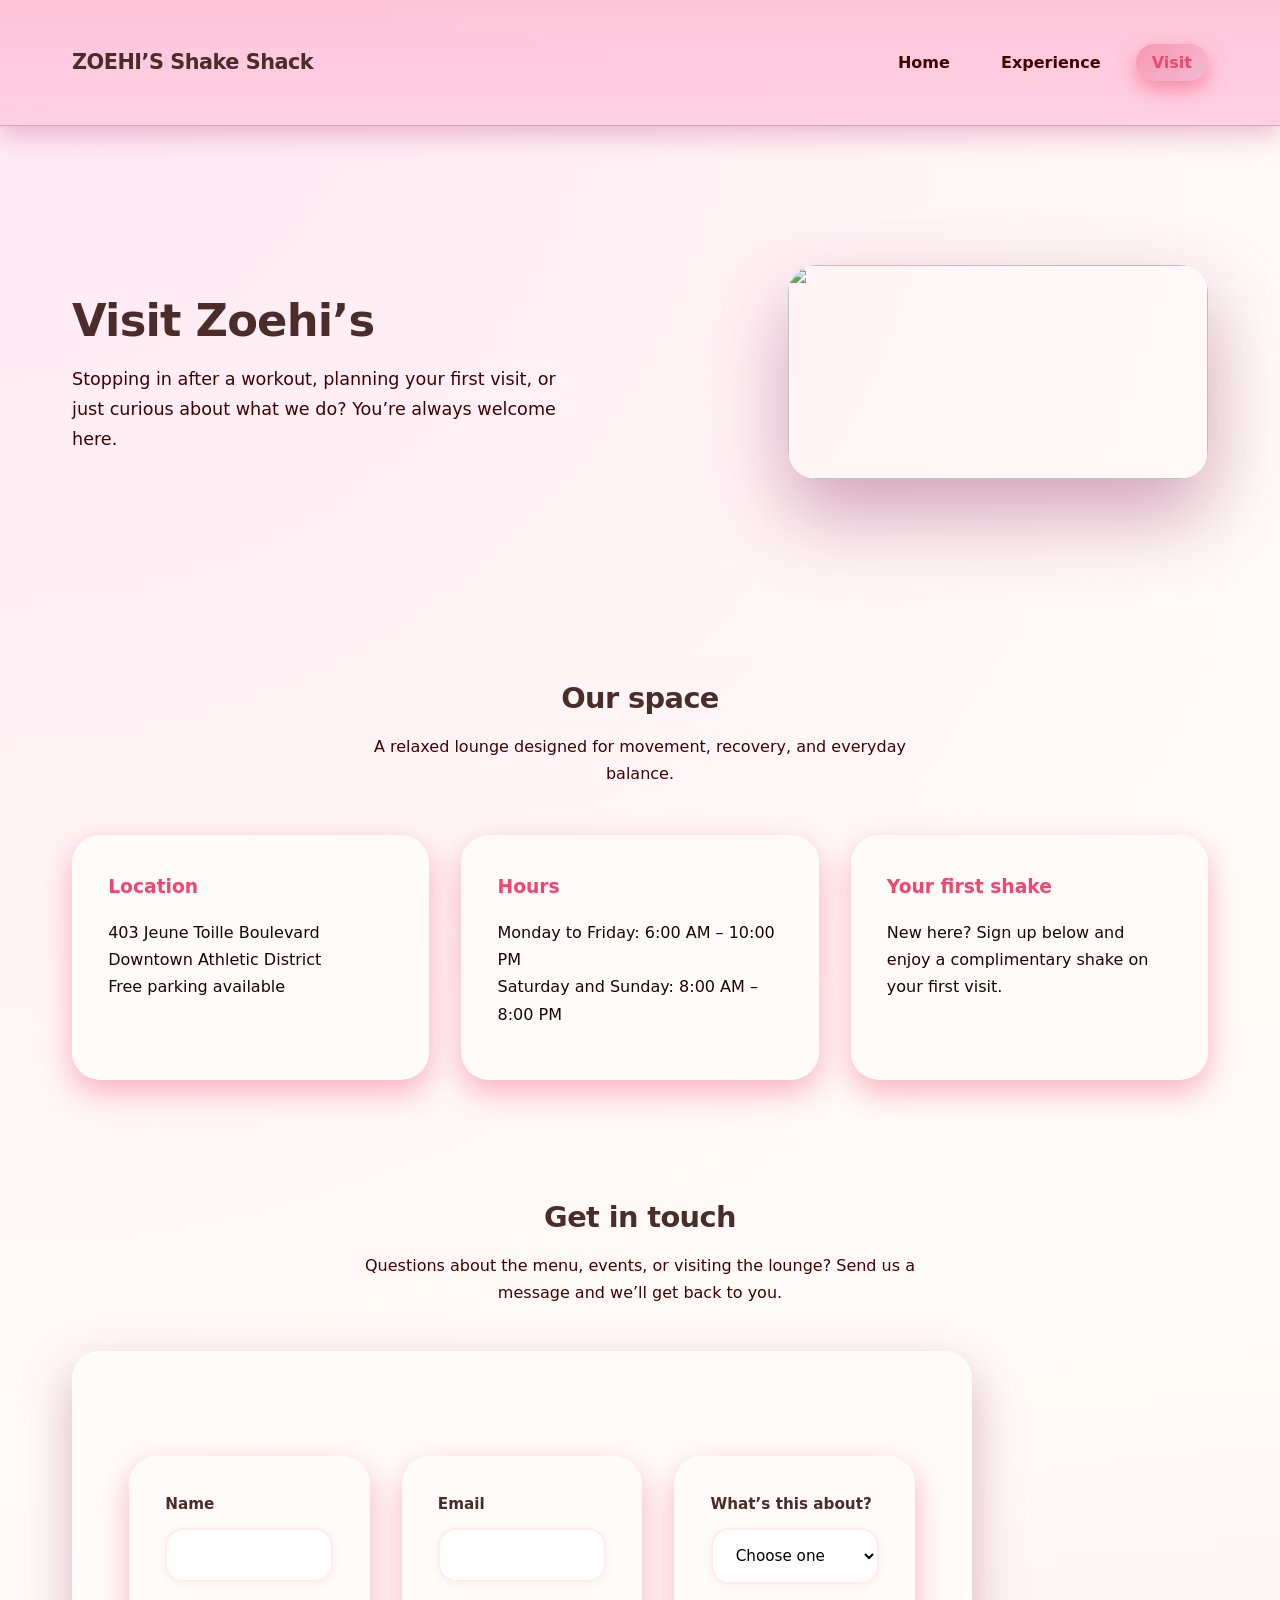
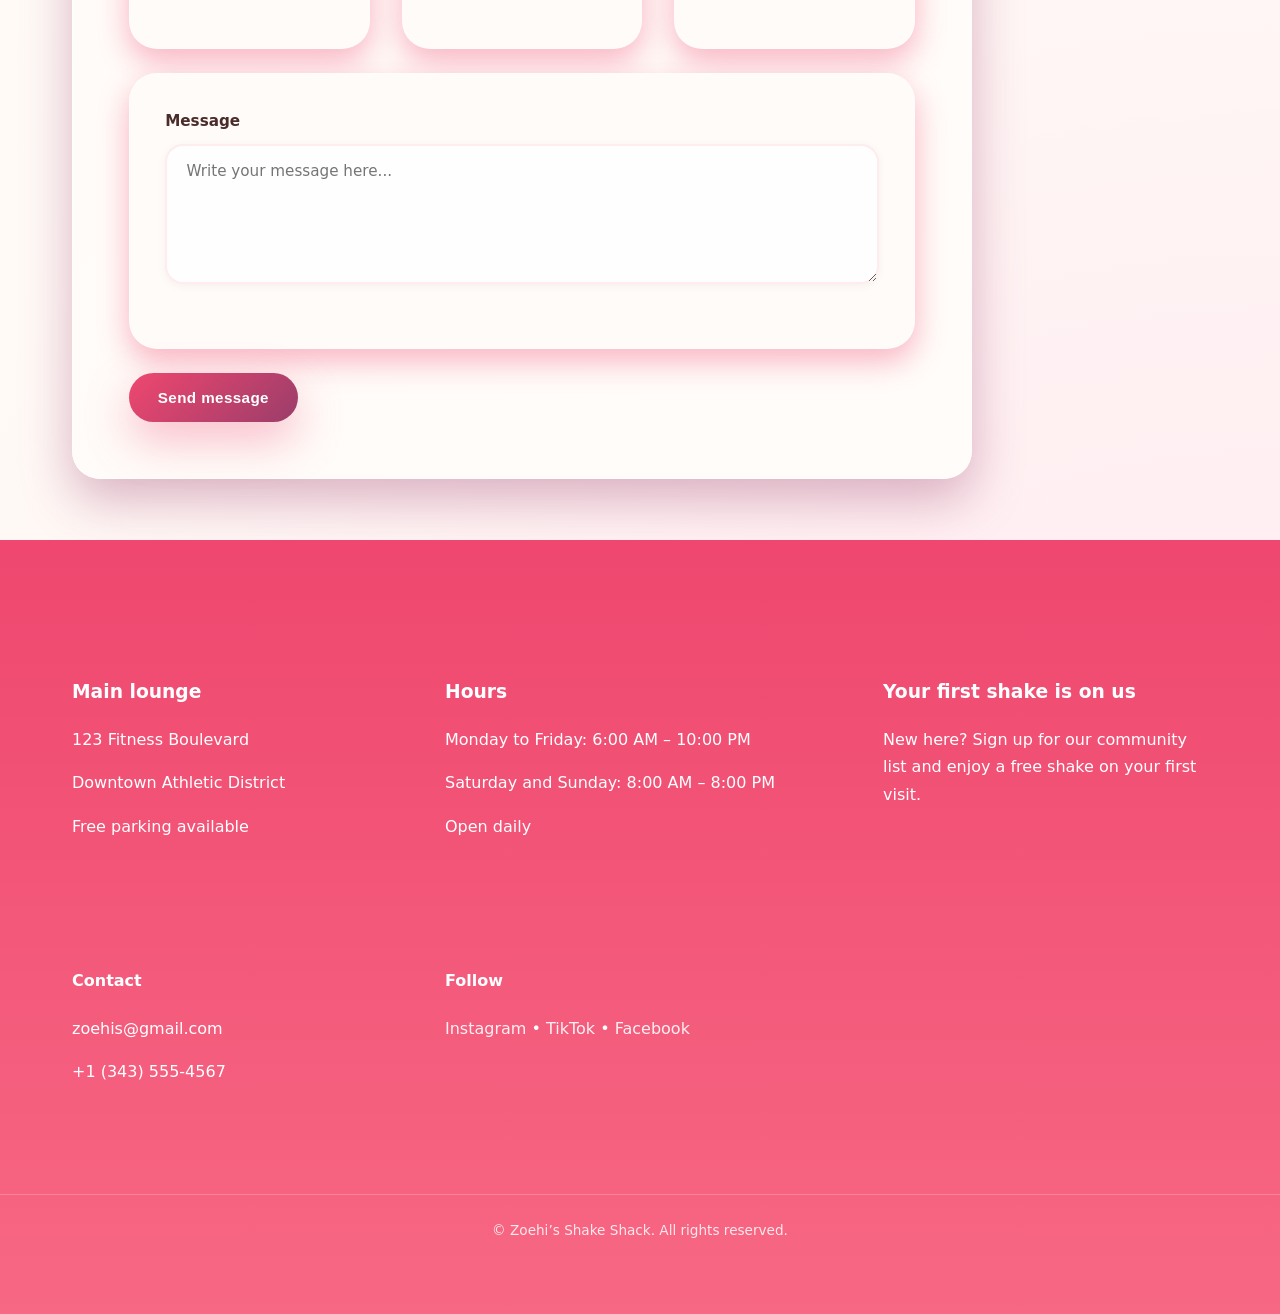
==== contact.html @ cb396964 "Initial website files for Assignment 2" ====
<html lang="en">
<head>
	<meta charset="UTF-8">
	<meta name="viewport" content="width=device-width, initial-scale=1.0">
	<title>Visit ZOEHI’S | Contact & Community</title>
	<link rel="stylesheet" href="styles.css">
</head>
<body>

<header class="site-header">
	<div class="container header-inner">
		<a href="index.html" class="brand" aria-label="ZOEHI’S Shake Shack">
			<span class="brand-name">ZOEHI’S Shake Shack</span>
		</a>

		<nav class="nav" aria-label="Main navigation">
			<ul class="nav-list">
				<li><a href="index.html">Home</a></li>
				<li><a href="experience.html">Experience</a></li>
				<li><a href="contact.html" aria-current="page">Visit</a></li>
			</ul>
		</nav>
	</div>
</header>

<main>

	<section class="hero">
		<div class="container hero-grid">
			<div class="hero-copy">
				<h1>Visit Zoehi’s</h1>
				<p class="lead">
					Stopping in after a workout, planning your first visit,
					or just curious about what we do? You’re always welcome here.
				</p>
			</div>

			<div class="hero-media" aria-hidden="true">
				<img src="https://image2url.com/r2/default/images/1770773271828-101208d2-4e93-473e-8f7f-c5e84c6d0863.jpg"
				     alt="">
			</div>
		</div>
	</section>

	<section class="values container">
		<h2 class="section-title">Our space</h2>
		<p class="section-sub">
			A relaxed lounge designed for movement, recovery, and everyday balance.
		</p>

		<div class="grid highlights">
			<article class="card">
				<h3>Location</h3>
				<p>
					403 Jeune Toille Boulevard<br>
					Downtown Athletic District<br>
					Free parking available
				</p>
			</article>

			<article class="card">
				<h3>Hours</h3>
				<p>
					Monday to Friday: 6:00 AM – 10:00 PM<br>
					Saturday and Sunday: 8:00 AM – 8:00 PM
				</p>
			</article>

			<article class="card">
				<h3>Your first shake</h3>
				<p>
					New here? Sign up below and enjoy a complimentary shake on your first visit.
				</p>
			</article>
		</div>
	</section>

	<!-- CONTACT FORM -->
	<section class="nutrition">
		<div class="container">
			<h2 class="section-title">Get in touch</h2>
			<p class="section-sub">
				Questions about the menu, events, or visiting the lounge?
				Send us a message and we’ll get back to you.
			</p>

			<form class="contact-form" action="#" method="post">
				<div class="nutrition-grid">
					<div class="nutr-card">
						<label for="name">Name</label>
						<input type="text" id="name" name="name" required>
					</div>

					<div class="nutr-card">
						<label for="email">Email</label>
						<input type="email" id="email" name="email" required>
					</div>

					<div class="nutr-card">
						<label for="reason">What’s this about?</label>
						<select id="reason" name="reason">
							<option value="">Choose one</option>
							<option value="visit">Planning a visit</option>
							<option value="events">Community events</option>
							<option value="nutrition">Nutrition questions</option>
							<option value="other">Something else</option>
						</select>
					</div>
				</div>

				<div class="nutr-card" style="margin-top:1.5rem">
					<label for="message">Message</label>
					<textarea id="message" name="message" rows="5"
					          placeholder="Write your message here..."></textarea>
				</div>

				<div style="margin-top:1.5rem">
					<button type="submit" class="btn btn-primary">
						Send message
					</button>
				</div>

			</form>
		</div>
	</section>

</main>

<footer id="contact" class="site-footer">
	<div class="container footer-grid">
		<div>
			<h3>Main lounge</h3>
			<p>123 Fitness Boulevard</p>
			<p>Downtown Athletic District</p>
			<p>Free parking available</p>
		</div>

		<div>
			<h3>Hours</h3>
			<p>Monday to Friday: 6:00 AM – 10:00 PM</p>
			<p>Saturday and Sunday: 8:00 AM – 8:00 PM</p>
			<p>Open daily</p>
		</div>

		<div>
			<h3>Your first shake is on us</h3>
			<p>
				New here? Sign up for our community list and enjoy a free shake on your first visit.
			</p>
		</div>
	</div>

	<div class="container footer-grid">
		<div>
			<h4>Contact</h4>
			<p>zoehis@gmail.com</p>
			<p>+1 (343) 555-4567</p>
		</div>

		<div>
			<h4>Follow</h4>
			<p>
				<a href="#">Instagram</a> • <a href="#">TikTok</a> • <a href="#">Facebook</a>
			</p>
		</div>
	</div>

	<div class="footer-bottom">
		© <span id="year"></span> Zoehi’s Shake Shack. All rights reserved.
	</div>
</footer>
<script>
	// Set the current year in the footer
	document.getElementById('year').textContent = new Date().getFullYear();
---- styles.css ----
:root{
	/* Core palette - Milkshake Theme */
	--cream:#fff9f5;
	--milk:#fffbf8;
	--strawberry:#ef476f;
	--berry:#9b3d6a;
	--chocolate:#4a2c2a;
	--caramel:#d9a441;

	--text-dark:lch(3.24% 11.7 23.36);
	--text-muted:#420000;

	--max-w:1200px;
	--radius-lg:28px;
	--radius-md:18px;
	
	/* Shadow palette for depth & coziness */
	--shadow-sm: 0 4px 12px rgba(255, 70, 113, 0.342);
	--shadow-md: 0 12px 30px #ef476e65;
	--shadow-lg: 0 20px 50px #9b3d6a5e;
	--shadow-xl: 0 35px 80px hsla(331, 44%, 42%, 0.459);
	
	/* Transitions for smooth interactions */
	--transition: all 0.35s cubic-bezier(0.34, 1.56, 0.64, 1);
	--transition-fast: all 0.25s ease;
}

/* ============ RESET ============ */

*{ box-sizing:border-box; }

html,body{
	margin:0;
	padding:0;
	scroll-behavior:smooth;
}

body{
	font-family:'Poppins', system-ui, sans-serif;
	color:var(--text-dark);
	background:
		radial-gradient(circle at top left, #ffe8f3 0%, transparent 45%),
		radial-gradient(circle at bottom right, #ffe3ed 0%, transparent 50%),
		linear-gradient(180deg, #fffcf9 0%, var(--cream) 100%);
	line-height:1.7;
	font-weight:400;
	overflow-x:hidden;
}

/* ============ LAYOUT ============ */

.container{
	max-width:var(--max-w);
	margin:0 auto;
	padding:2.8rem 2rem;
}

/* ============ HEADER ============ */

.site-header{
	position:sticky;
	top:0;
	background:linear-gradient(180deg, rgba(255,195,215, 0.95), rgba(255,205,225, 0.92));
	backdrop-filter:blur(15px);
	border-bottom:1px solid #ef476e60;
	z-index:10;
	box-shadow:0 8px 25px hwb(331 30% 22% / 0.377);
}

.header-inner{
	display:flex;
	justify-content:space-between;
	align-items:center;
}

.brand{
	text-decoration:none;
	color:var(--chocolate);
	font-weight:800;
	letter-spacing:-.5px;
	font-size:1.3rem;
	transition:var(--transition-fast);
}

.brand:hover{
	color:var(--strawberry);
	transform:scale(1.05);
}

.nav-list{
	list-style:none;
	display:flex;
	gap:1.2rem;
	margin:0;
	padding:0;
}

.nav-list a{
	text-decoration:none;
	color:var(--text-muted);
	padding:.55rem 1rem;
	border-radius:999px;
	font-weight:600;
	transition:var(--transition-fast);
	position:relative;
}

.nav-list a:hover,
.nav-list a[aria-current="page"]{
	background:linear-gradient(135deg, hsla(346, 84%, 61%, 0.39), rgba(155,61,106,.12));
	color:var(--strawberry);
	transform:translateY(-2px);
	box-shadow:0 8px 20px #ef476e85;
}

/* ============ HERO ============ */

.hero{
	padding:5.5rem 0;
	background:
		radial-gradient(circle at top right 40%, #ffe8f2, transparent 45%),
		radial-gradient(circle at bottom left, #fff0f6, transparent 50%);
}

.hero-grid{
	display:grid;
	grid-template-columns:1fr 1.1fr;
	gap:2rem;
	align-items:center;
	animation:fadeIn 0.8s ease-out;
}

@keyframes fadeIn{
	from{
		opacity:0;
	}
	to{
		opacity:1;
	}
}

.hero-copy h1{
	font-size:2.8rem;
	line-height:1.12;
	margin-bottom:1.2rem;
	color:var(--chocolate);
	font-weight:800;
	letter-spacing:-.8px;
	transition:var(--transition-fast);
	animation:slideInLeft 0.7s ease-out;
}

@keyframes slideInLeft{
	from{
		opacity:0;
		transform:translateX(-30px);
	}
	to{
		opacity:1;
		transform:translateX(0);
	}
}

.lead{
	font-size:1.1rem;
	color:var(--text-muted);
	max-width:520px;
	font-weight:500;
	transition:var(--transition-fast);
	animation:slideInLeft 0.7s ease-out 0.15s both;
}

.hero-media{
	border-radius:var(--radius-lg);
	overflow:hidden;
	box-shadow:var(--shadow-xl);
	transition:var(--transition);
	grid-column:2;
	justify-self:end;
	max-width:420px;
	width: 100%;
	transform:translateY(6px);
	animation:slideInRight 0.8s ease-out;
}
.hero-media img{
	width:100%;
	height:auto;
	display:block;
	object-fit:cover;
}

@keyframes slideInRight{
	from{
		opacity:0;
		transform:translateX(30px);
	}
	to{
		opacity:1;
		transform:translateX(0);
	}
}

.hero-media:hover{
	transform:scale(1.02);
	box-shadow:0 40px 100px #9b3d6a52;
}

/* ============ BUTTONS ============ */

.btn{
	display:inline-block;
	padding:1rem 1.8rem;
	border-radius:999px;
	font-weight:700;
	text-decoration:none;
	transition:all 0.4s cubic-bezier(0.34, 1.56, 0.64, 1);
	cursor:pointer;
	border:none;
	font-size:.95rem;
	letter-spacing:.4px;
	position:relative;
}

.btn-primary{
	background:linear-gradient(135deg, var(--strawberry) 0%, var(--berry) 100%);
	color:#fff;
	box-shadow:0 18px 45px rgba(239,71,111,.35);
	position:relative;
	overflow:hidden;
}

.btn-primary::before{
	content:'';
	position:absolute;
	top:50%;
	left:50%;
	width:0;
	height:0;
	border-radius:50%;
	background:#50010191;
	transform:translate(-50%, -50%);
	transition:width 0.6s, height 0.6s;
}

.btn-primary:hover::before{
	width:300px;
	height:300px;
}

.btn-primary:hover{
	transform:translateY(-3px);
	box-shadow:0 25px 60px rgba(239,71,111,.4);
}

.btn-ghost{
	background:linear-gradient(135deg, var(--strawberry) 0%, var(--berry) 100%);
	color:#fff;
	box-shadow:0 18px 45px rgba(239,71,111,.35);
	position:relative;
	overflow:hidden;
}

.btn-ghost::before{
	content:'';
	position:absolute;
	top:50%;
	left:50%;
	width:0;
	height:0;
	border-radius:50%;
	background:#50010191;
	transform:translate(-50%, -50%);
	transition:width 0.6s, height 0.6s;
}

.btn-ghost:hover::before{
	width:300px;
	height:300px;
}

.btn-ghost:hover{
	transform:translateY(-3px);
	box-shadow:0 25px 60px rgba(239,71,111,.4);
}

/* ============ SECTIONS ============ */

.section-title{
	font-size:1.8rem;
	color:var(--chocolate);
	margin-bottom:.6rem;
	font-weight:800;
	letter-spacing:-.6px;

	text-align:center;

	transition:var(--transition-fast);
	animation:slideInDown 0.6s ease-out;
}

.section-sub{
	color:var(--text-muted);
	max-width:600px;

	margin:0 auto 2.5rem;
	text-align:center;

	transition:var(--transition-fast);
	animation:fadeInUp 0.8s ease-out 0.2s both;
}


/* ============ CARDS ============ */

.highlights,
.nutrition-grid,
.community-grid,
.testimonials-grid,
.experience-grid{
	margin-top:3rem;
	display:grid;
	grid-template-columns:repeat(3,1fr);
	gap:2rem;
}

.card,
.nutr-card,
.testimonial,
.experience-card{
	background:var(--milk);
	border-radius:var(--radius-lg);
	padding:2.2rem;
	box-shadow:var(--shadow-md);
	transition:var(--transition);
	position:relative;
	overflow:hidden;
	border:1px solid rgba(255,255,255,.6);
	animation:fadeInUp 0.8s ease-out;
}

.card:hover,
.nutr-card:hover,
.testimonial:hover,
.experience-card:hover{
	transform:translateY(-8px);
	box-shadow:var(--shadow-lg);
}

.card h3,
.experience-card h3{
	color:var(--strawberry);
	margin-top:0;
	margin-bottom:.8rem;
	font-weight:700;
	transition:var(--transition-fast);
}

.card:hover h3,
.experience-card:hover h3{
	color:var(--berry);
	transform:translateX(4px);
}

/* ============ COMMUNITY ============ */

.comm-card{
	background:var(--milk);
	border-radius:var(--radius-lg);
	overflow:hidden;
	padding:0;
	box-shadow:var(--shadow-md);
	transition:var(--transition);
	border:1px solid rgba(255,255,255,.6);
	animation:fadeInUp 0.8s ease-out;
}

.comm-card:hover{
	transform:translateY(-8px);
	box-shadow:var(--shadow-lg);
}

.comm-card img{
	width:100%;
	height:200px;
	object-fit:cover;
	transition:var(--transition-fast);
}

.comm-card:hover img{
	transform:scale(1.05);
}

.comm-card h4{
	margin:1.3rem 1.6rem .5rem;
	color:var(--chocolate);
	font-weight:700;
}

.comm-card p{
	margin:0 1.6rem 1.8rem;
	color:var(--text-muted);
	font-weight:500;
}

/* ============ TESTIMONIALS ============ */

.testimonials{
	padding:4rem 0;
	background:
		radial-gradient(circle at top right, #ffe3ed, transparent 50%),
		radial-gradient(circle at bottom left, #fff0f6, transparent 50%);
}

.testimonial{
	background:linear-gradient(135deg, #fff 0%, #fffcf9 100%);
	border:none;
}

.testimonial blockquote{
	margin:0 0 1rem;
	font-weight:600;
	font-style:italic;
	color:var(--chocolate);
	transition:var(--transition-fast);
}

.testimonial:hover blockquote{
	color:var(--strawberry);
}

.testimonial cite{
	display:inline-block;
	transition:var(--transition-fast);
}

.testimonial:hover cite{
	transform:translateX(3px);
}

.testimonial cite{
	font-size:.85rem;
	color:var(--strawberry);
	font-weight:700;
	font-style:normal;
	transition:var(--transition-fast);
}

/* ============ CONTACT FORM ============ */

.contact-form{
	background:linear-gradient(135deg, var(--milk) 0%, #fffcf9 100%);
	border-radius:var(--radius-lg);
	padding:3.5rem;
	box-shadow:var(--shadow-lg);
	max-width:900px;
	margin-top:2.8rem;
	align-self: center;
	align-items: center;
	border:1px solid rgba(255,255,255,.7);
}

.contact-form label{
	font-weight:700;
	color:var(--chocolate);
	margin-bottom:.6rem;
	display:block;
	font-size:.95rem;
	transition:var(--transition-fast);
}

.contact-form input:focus ~ label,
.contact-form textarea:focus ~ label{
	color:var(--strawberry);
}

.contact-form input,
.contact-form select,
.contact-form textarea{
	width:100%;
	padding:1rem 1.2rem;
	border-radius:var(--radius-md);
	border:2px solid rgba(239,71,111,.1);
	font-family:inherit;
	font-size:.95rem;
	background:rgba(255,255,255,.8);
	transition:all 0.4s cubic-bezier(0.4, 0, 0.2, 1);
	margin-bottom:1.8rem;
	box-shadow:0 2px 8px rgba(74,44,42,.05);
}

.contact-form input:hover,
.contact-form select:hover,
.contact-form textarea:hover{
	border-color:rgba(239,71,111,.2);
	background:#fff;
	box-shadow:0 4px 15px rgba(239,71,111,.12);
	transform:translateY(-2px);
}

.contact-form input:focus,
.contact-form select:focus,
.contact-form textarea:focus{
	outline:none;
	border-color:var(--strawberry);
	box-shadow:0 0 0 4px rgba(239,71,111,.2), 0 8px 20px rgba(239,71,111,.15);
	background:#fff;
	transform:translateY(-3px);
}

.contact-form textarea{
	resize:vertical;
	min-height:140px;
}

/* ============ EXPERIENCE HIGHLIGHT ============ */

.experience-highlight{
	margin-top:4.5rem;
	background:linear-gradient(135deg, var(--strawberry) 0%, var(--berry) 100%);
	color:#fff;
	border-radius:var(--radius-lg);
	padding:4rem;
	box-shadow:var(--shadow-xl);
	position:relative;
	overflow:hidden;
	transition:var(--transition);
	animation:slideInUp 0.8s ease-out;
}

.experience-highlight:hover{
	transform:translateY(-5px);
	box-shadow:0 45px 100px rgba(155,61,106,.3);
}

@keyframes slideInUp{
	from{
		opacity:0;
		transform:translateY(50px);
	}
	to{
		opacity:1;
		transform:translateY(0);
	}
}

.experience-highlight::before{
	content:'';
	position:absolute;
	top:-50%;
	right:-50%;
	width:300px;
	height:300px;
	background:rgba(255,255,255,.1);
	border-radius:50%;
}

.experience-highlight h2{
	margin-top:0;
	font-weight:800;
	font-size:2.2rem;
	transition:var(--transition-fast);
}

.experience-highlight:hover h2{
	transform:translateX(5px);
}

.experience-highlight p{
	opacity:.98;
	font-weight:500;
	font-size:1.05rem;
}

/* ============ FOOTER ============ */

.site-footer{
	background:linear-gradient(180deg, var(--strawberry) 0%, #f76884 100%);
	color:#fff;
	padding:4.5rem 0;
	position:relative;
}

.footer-grid{
	display:grid;
	grid-template-columns: 1fr 1.2fr 1fr;
	gap:3rem;
	align-items:start;
	max-width:var(--max-w);
	margin:0 auto;
}


.footer-brand{
	display:flex;
	align-items:flex-start;
}

.footer-brand img{
	max-width:140px;
}

/* ===== Middle: Location ===== */

.footer-location h4,
.footer-links h4{
	margin-bottom:1rem;
	font-size:1.05rem;
	letter-spacing:.5px;
}

.footer-location p{
	margin:.25rem 0;
	font-size:.95rem;
	opacity:.9;
}

/* ===== Right: Links ===== */

.footer-links ul{
	list-style:none;
	padding:0;
	margin:0;
}

.footer-links li{
	margin-bottom:.6rem;
}

.site-footer a{
	color:#fff;
	text-decoration:none;
	font-weight:500;
	opacity:.9;
	transition:all .2s ease;
}

.site-footer a:hover{
	opacity:1;
	text-decoration:underline;
}


.footer-social{
	display:flex;
	gap:1rem;
	margin-top:1rem;
}

.footer-social a{
	font-size:1.1rem;
}

.footer-bottom{
	margin-top:3rem;
	padding-top:1.5rem;
	border-top:1px solid rgba(255,255,255,.25);
	text-align:center;
	font-size:.85rem;
	opacity:.85;
}

/* ===== Responsive ===== */

@media (max-width:900px){
	.footer-grid{
		grid-template-columns:1fr;
		text-align:center;
	}

	.footer-brand{
		justify-content:center;
	}

	.footer-social{
		justify-content:center;
	}
}


/* ============ RESPONSIVE ============ */

@media (max-width:900px){
	.highlights,
	.nutrition-grid,
	.community-grid,
	.testimonials-grid,
	.experience-grid{
		grid-template-columns:1fr;
	}
    .hero-grid{
		grid-template-columns:1fr;
	}

	.hero-media{
		max-width:320px;
		justify-self:center;
		margin-top:2rem;
	}
	.hero-copy h1{
		font-size:2.2rem;
	}
	
	.section-title{
		font-size:1.5rem;
	}
	
	.contact-form{
		padding:2.5rem;
	}
	
	.container{
		padding:2.5rem 1.5rem;
	}
}
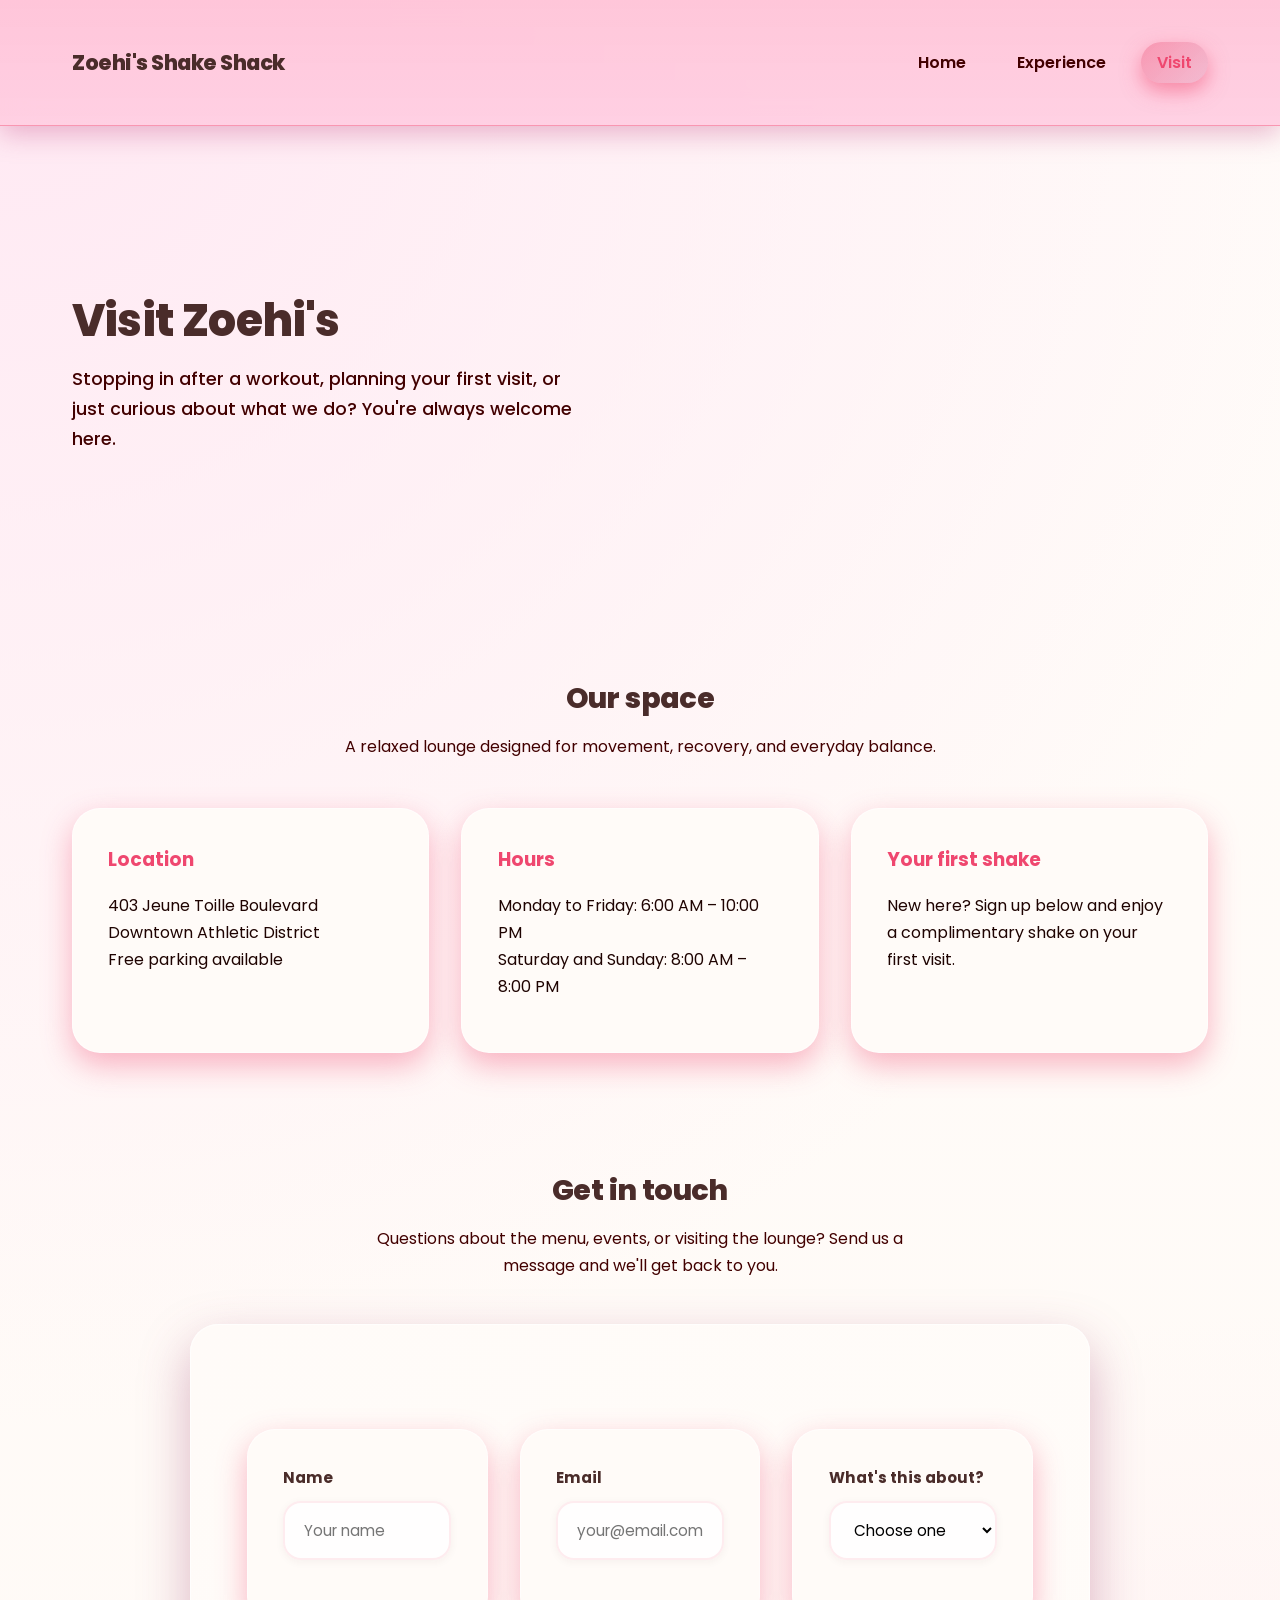
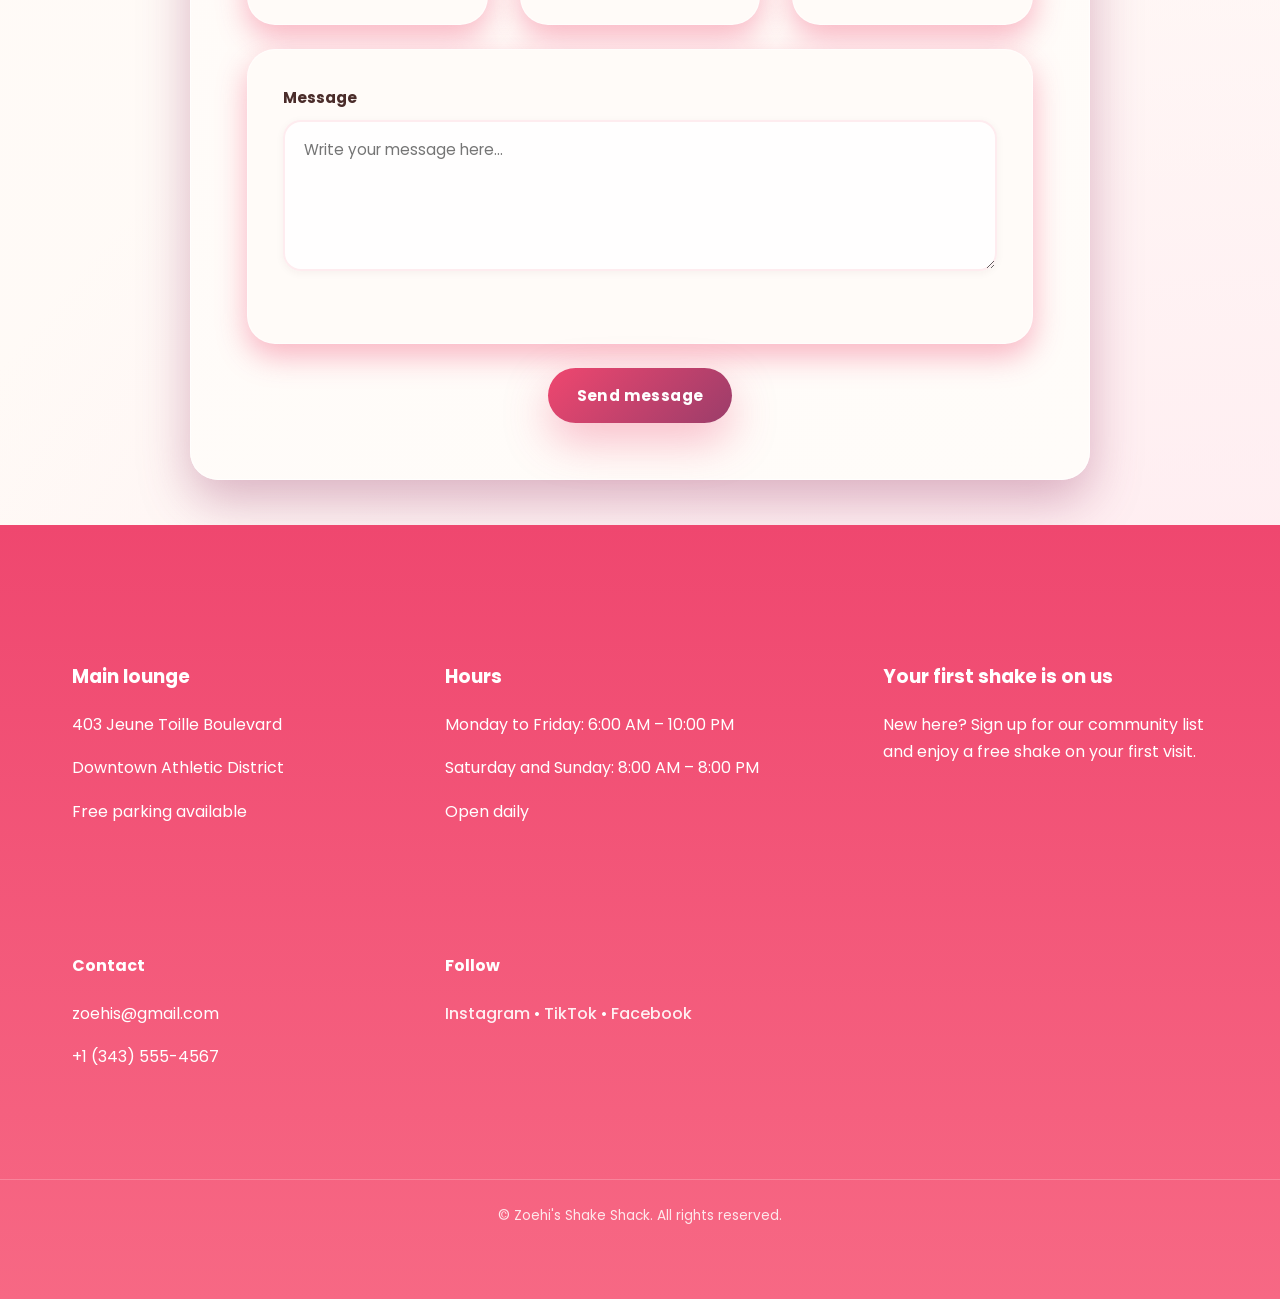
==== commit cfcb5b45: "Updated assignment 3 files" ====
--- a/contact.html
+++ b/contact.html
@@ -1,174 +1,192 @@
-<html lang="en">
-<head>
-	<meta charset="UTF-8">
-	<meta name="viewport" content="width=device-width, initial-scale=1.0">
-	<title>Visit ZOEHI’S | Contact & Community</title>
-	<link rel="stylesheet" href="styles.css">
-</head>
-<body>
-
-<header class="site-header">
-	<div class="container header-inner">
-		<a href="index.html" class="brand" aria-label="ZOEHI’S Shake Shack">
-			<span class="brand-name">ZOEHI’S Shake Shack</span>
-		</a>
-
-		<nav class="nav" aria-label="Main navigation">
-			<ul class="nav-list">
-				<li><a href="index.html">Home</a></li>
-				<li><a href="experience.html">Experience</a></li>
-				<li><a href="contact.html" aria-current="page">Visit</a></li>
-			</ul>
-		</nav>
-	</div>
-</header>
-
-<main>
-
-	<section class="hero">
-		<div class="container hero-grid">
-			<div class="hero-copy">
-				<h1>Visit Zoehi’s</h1>
-				<p class="lead">
-					Stopping in after a workout, planning your first visit,
-					or just curious about what we do? You’re always welcome here.
-				</p>
-			</div>
-
-			<div class="hero-media" aria-hidden="true">
-				<img src="https://image2url.com/r2/default/images/1770773271828-101208d2-4e93-473e-8f7f-c5e84c6d0863.jpg"
-				     alt="">
-			</div>
-		</div>
-	</section>
-
-	<section class="values container">
-		<h2 class="section-title">Our space</h2>
-		<p class="section-sub">
-			A relaxed lounge designed for movement, recovery, and everyday balance.
-		</p>
-
-		<div class="grid highlights">
-			<article class="card">
-				<h3>Location</h3>
-				<p>
-					403 Jeune Toille Boulevard<br>
-					Downtown Athletic District<br>
-					Free parking available
-				</p>
-			</article>
-
-			<article class="card">
-				<h3>Hours</h3>
-				<p>
-					Monday to Friday: 6:00 AM – 10:00 PM<br>
-					Saturday and Sunday: 8:00 AM – 8:00 PM
-				</p>
-			</article>
-
-			<article class="card">
-				<h3>Your first shake</h3>
-				<p>
-					New here? Sign up below and enjoy a complimentary shake on your first visit.
-				</p>
-			</article>
-		</div>
-	</section>
-
-	<!-- CONTACT FORM -->
-	<section class="nutrition">
-		<div class="container">
-			<h2 class="section-title">Get in touch</h2>
-			<p class="section-sub">
-				Questions about the menu, events, or visiting the lounge?
-				Send us a message and we’ll get back to you.
-			</p>
-
-			<form class="contact-form" action="#" method="post">
-				<div class="nutrition-grid">
-					<div class="nutr-card">
-						<label for="name">Name</label>
-						<input type="text" id="name" name="name" required>
-					</div>
-
-					<div class="nutr-card">
-						<label for="email">Email</label>
-						<input type="email" id="email" name="email" required>
-					</div>
-
-					<div class="nutr-card">
-						<label for="reason">What’s this about?</label>
-						<select id="reason" name="reason">
-							<option value="">Choose one</option>
-							<option value="visit">Planning a visit</option>
-							<option value="events">Community events</option>
-							<option value="nutrition">Nutrition questions</option>
-							<option value="other">Something else</option>
-						</select>
-					</div>
-				</div>
-
-				<div class="nutr-card" style="margin-top:1.5rem">
-					<label for="message">Message</label>
-					<textarea id="message" name="message" rows="5"
-					          placeholder="Write your message here..."></textarea>
-				</div>
-
-				<div style="margin-top:1.5rem">
-					<button type="submit" class="btn btn-primary">
-						Send message
-					</button>
-				</div>
-
-			</form>
-		</div>
-	</section>
-
-</main>
-
-<footer id="contact" class="site-footer">
-	<div class="container footer-grid">
-		<div>
-			<h3>Main lounge</h3>
-			<p>123 Fitness Boulevard</p>
-			<p>Downtown Athletic District</p>
-			<p>Free parking available</p>
-		</div>
-
-		<div>
-			<h3>Hours</h3>
-			<p>Monday to Friday: 6:00 AM – 10:00 PM</p>
-			<p>Saturday and Sunday: 8:00 AM – 8:00 PM</p>
-			<p>Open daily</p>
-		</div>
-
-		<div>
-			<h3>Your first shake is on us</h3>
-			<p>
-				New here? Sign up for our community list and enjoy a free shake on your first visit.
-			</p>
-		</div>
-	</div>
-
-	<div class="container footer-grid">
-		<div>
-			<h4>Contact</h4>
-			<p>zoehis@gmail.com</p>
-			<p>+1 (343) 555-4567</p>
-		</div>
-
-		<div>
-			<h4>Follow</h4>
-			<p>
-				<a href="#">Instagram</a> • <a href="#">TikTok</a> • <a href="#">Facebook</a>
-			</p>
-		</div>
-	</div>
-
-	<div class="footer-bottom">
-		© <span id="year"></span> Zoehi’s Shake Shack. All rights reserved.
-	</div>
-</footer>
-<script>
-	// Set the current year in the footer
-	document.getElementById('year').textContent = new Date().getFullYear();+<!doctype html>
+<html lang="en">
+<head>
+	<meta charset="UTF-8">
+	<meta name="viewport" content="width=device-width, initial-scale=1.0">
+	<title>Visit Zoehi's | Contact & Community</title>
+	<link rel="preconnect" href="https://fonts.googleapis.com">
+	<link rel="preconnect" href="https://fonts.gstatic.com" crossorigin>
+	<link href="https://fonts.googleapis.com/css2?family=Poppins:wght@300;400;600;700&display=swap" rel="stylesheet">
+	<link rel="stylesheet" href="styles.css">
+</head>
+<body>
+
+	<header class="site-header">
+		<div class="container header-inner">
+			<a href="index.html" class="brand" aria-label="Zoehi's Shake Shack">
+				<span class="brand-name">Zoehi's Shake Shack</span>
+			</a>
+
+			<!-- Hamburger button is injected here by JS (Feature 1) -->
+
+			<nav class="nav" aria-label="Main navigation">
+				<ul class="nav-list">
+					<li><a href="index.html">Home</a></li>
+					<li><a href="experience.html">Experience</a></li>
+					<li><a href="contact.html" aria-current="page">Visit</a></li>
+				</ul>
+			</nav>
+		</div>
+	</header>
+
+	<main>
+
+		<!-- PAGE HERO -->
+		<section class="hero">
+			<div class="container hero-grid">
+				<div class="hero-copy">
+					<h1>Visit Zoehi's</h1>
+					<p class="lead">
+						Stopping in after a workout, planning your first visit,
+						or just curious about what we do? You're always welcome here.
+					</p>
+				</div>
+
+				<div class="hero-media" aria-hidden="true">
+					<img
+						src="https://image2url.com/r2/default/images/1770773271828-101208d2-4e93-473e-8f7f-c5e84c6d0863.jpg"
+						alt="">
+				</div>
+			</div>
+		</section>
+
+		<!-- LOCATION INFO -->
+		<section class="values container">
+			<h2 class="section-title">Our space</h2>
+			<p class="section-sub">
+				A relaxed lounge designed for movement, recovery, and everyday balance.
+			</p>
+
+			<div class="grid highlights">
+				<article class="card">
+					<h3>Location</h3>
+					<p>
+						403 Jeune Toille Boulevard<br>
+						Downtown Athletic District<br>
+						Free parking available
+					</p>
+				</article>
+
+				<article class="card">
+					<h3>Hours</h3>
+					<p>
+						Monday to Friday: 6:00 AM – 10:00 PM<br>
+						Saturday and Sunday: 8:00 AM – 8:00 PM
+					</p>
+				</article>
+
+				<article class="card">
+					<h3>Your first shake</h3>
+					<p>
+						New here? Sign up below and enjoy a complimentary shake on your first visit.
+					</p>
+				</article>
+			</div>
+		</section>
+
+		<!-- CONTACT FORM — Feature 2 (Form Validation) -->
+		<!-- JS attaches validation listeners to #name, #email, #message -->
+		<section class="nutrition">
+			<div class="container">
+				<h2 class="section-title">Get in touch</h2>
+				<p class="section-sub">
+					Questions about the menu, events, or visiting the lounge?
+					Send us a message and we'll get back to you.
+				</p>
+
+				<form class="contact-form" id="contact-form" action="#" method="post">
+
+					<div class="nutrition-grid">
+						<div class="nutr-card">
+							<label for="name">Name</label>
+							<input type="text" id="name" name="name" placeholder="Your name" required>
+						</div>
+
+						<div class="nutr-card">
+							<label for="email">Email</label>
+							<input type="email" id="email" name="email" placeholder="your@email.com" required>
+						</div>
+
+						<div class="nutr-card">
+							<label for="reason">What's this about?</label>
+							<select id="reason" name="reason">
+								<option value="">Choose one</option>
+								<option value="visit">Planning a visit</option>
+								<option value="events">Community events</option>
+								<option value="nutrition">Nutrition questions</option>
+								<option value="other">Something else</option>
+							</select>
+						</div>
+					</div>
+
+					<!-- No inline style — spacing handled by .form-message-row class in CSS -->
+					<div class="nutr-card form-message-row">
+						<label for="message">Message</label>
+						<textarea id="message" name="message" rows="5"
+							placeholder="Write your message here..."></textarea>
+					</div>
+
+					<!-- No inline style — spacing handled by .form-submit-row class in CSS -->
+					<div class="form-submit-row">
+						<button type="submit" class="btn btn-primary">
+							Send message
+						</button>
+					</div>
+
+				</form>
+			</div>
+		</section>
+
+	</main>
+
+	<!-- Footer id removed here to avoid duplicate id="contact" with section above -->
+	<footer class="site-footer">
+		<div class="container footer-grid">
+			<div>
+				<h3>Main lounge</h3>
+				<p>403 Jeune Toille Boulevard</p>
+				<p>Downtown Athletic District</p>
+				<p>Free parking available</p>
+			</div>
+
+			<div>
+				<h3>Hours</h3>
+				<p>Monday to Friday: 6:00 AM – 10:00 PM</p>
+				<p>Saturday and Sunday: 8:00 AM – 8:00 PM</p>
+				<p>Open daily</p>
+			</div>
+
+			<div>
+				<h3>Your first shake is on us</h3>
+				<p>
+					New here? Sign up for our community list and enjoy a free shake on your first visit.
+				</p>
+			</div>
+		</div>
+
+		<div class="container footer-grid">
+			<div>
+				<h4>Contact</h4>
+				<p>zoehis@gmail.com</p>
+				<p>+1 (343) 555-4567</p>
+			</div>
+
+			<div>
+				<h4>Follow</h4>
+				<p>
+					<a href="#">Instagram</a> • <a href="#">TikTok</a> • <a href="#">Facebook</a>
+				</p>
+			</div>
+		</div>
+
+		<div class="footer-bottom">
+			<!-- Year is set by JS in main.js -->
+			© <span id="year"></span> Zoehi's Shake Shack. All rights reserved.
+		</div>
+	</footer>
+
+	<!-- Single script tag at end of body — year and all features handled in main.js -->
+	<script src="main.js"></script>
+
+</body>
+</html>
--- a/styles.css
+++ b/styles.css
@@ -1,714 +1,959 @@
-:root{
-	/* Core palette - Milkshake Theme */
-	--cream:#fff9f5;
-	--milk:#fffbf8;
-	--strawberry:#ef476f;
-	--berry:#9b3d6a;
-	--chocolate:#4a2c2a;
-	--caramel:#d9a441;
-
-	--text-dark:lch(3.24% 11.7 23.36);
-	--text-muted:#420000;
-
-	--max-w:1200px;
-	--radius-lg:28px;
-	--radius-md:18px;
-	
-	/* Shadow palette for depth & coziness */
-	--shadow-sm: 0 4px 12px rgba(255, 70, 113, 0.342);
-	--shadow-md: 0 12px 30px #ef476e65;
-	--shadow-lg: 0 20px 50px #9b3d6a5e;
-	--shadow-xl: 0 35px 80px hsla(331, 44%, 42%, 0.459);
-	
-	/* Transitions for smooth interactions */
-	--transition: all 0.35s cubic-bezier(0.34, 1.56, 0.64, 1);
-	--transition-fast: all 0.25s ease;
-}
-
-/* ============ RESET ============ */
-
-*{ box-sizing:border-box; }
-
-html,body{
-	margin:0;
-	padding:0;
-	scroll-behavior:smooth;
-}
-
-body{
-	font-family:'Poppins', system-ui, sans-serif;
-	color:var(--text-dark);
-	background:
-		radial-gradient(circle at top left, #ffe8f3 0%, transparent 45%),
-		radial-gradient(circle at bottom right, #ffe3ed 0%, transparent 50%),
-		linear-gradient(180deg, #fffcf9 0%, var(--cream) 100%);
-	line-height:1.7;
-	font-weight:400;
-	overflow-x:hidden;
-}
-
-/* ============ LAYOUT ============ */
-
-.container{
-	max-width:var(--max-w);
-	margin:0 auto;
-	padding:2.8rem 2rem;
-}
-
-/* ============ HEADER ============ */
-
-.site-header{
-	position:sticky;
-	top:0;
-	background:linear-gradient(180deg, rgba(255,195,215, 0.95), rgba(255,205,225, 0.92));
-	backdrop-filter:blur(15px);
-	border-bottom:1px solid #ef476e60;
-	z-index:10;
-	box-shadow:0 8px 25px hwb(331 30% 22% / 0.377);
-}
-
-.header-inner{
-	display:flex;
-	justify-content:space-between;
-	align-items:center;
-}
-
-.brand{
-	text-decoration:none;
-	color:var(--chocolate);
-	font-weight:800;
-	letter-spacing:-.5px;
-	font-size:1.3rem;
-	transition:var(--transition-fast);
-}
-
-.brand:hover{
-	color:var(--strawberry);
-	transform:scale(1.05);
-}
-
-.nav-list{
-	list-style:none;
-	display:flex;
-	gap:1.2rem;
-	margin:0;
-	padding:0;
-}
-
-.nav-list a{
-	text-decoration:none;
-	color:var(--text-muted);
-	padding:.55rem 1rem;
-	border-radius:999px;
-	font-weight:600;
-	transition:var(--transition-fast);
-	position:relative;
-}
-
-.nav-list a:hover,
-.nav-list a[aria-current="page"]{
-	background:linear-gradient(135deg, hsla(346, 84%, 61%, 0.39), rgba(155,61,106,.12));
-	color:var(--strawberry);
-	transform:translateY(-2px);
-	box-shadow:0 8px 20px #ef476e85;
-}
-
-/* ============ HERO ============ */
-
-.hero{
-	padding:5.5rem 0;
-	background:
-		radial-gradient(circle at top right 40%, #ffe8f2, transparent 45%),
-		radial-gradient(circle at bottom left, #fff0f6, transparent 50%);
-}
-
-.hero-grid{
-	display:grid;
-	grid-template-columns:1fr 1.1fr;
-	gap:2rem;
-	align-items:center;
-	animation:fadeIn 0.8s ease-out;
-}
-
-@keyframes fadeIn{
-	from{
-		opacity:0;
-	}
-	to{
-		opacity:1;
-	}
-}
-
-.hero-copy h1{
-	font-size:2.8rem;
-	line-height:1.12;
-	margin-bottom:1.2rem;
-	color:var(--chocolate);
-	font-weight:800;
-	letter-spacing:-.8px;
-	transition:var(--transition-fast);
-	animation:slideInLeft 0.7s ease-out;
-}
-
-@keyframes slideInLeft{
-	from{
-		opacity:0;
-		transform:translateX(-30px);
-	}
-	to{
-		opacity:1;
-		transform:translateX(0);
-	}
-}
-
-.lead{
-	font-size:1.1rem;
-	color:var(--text-muted);
-	max-width:520px;
-	font-weight:500;
-	transition:var(--transition-fast);
-	animation:slideInLeft 0.7s ease-out 0.15s both;
-}
-
-.hero-media{
-	border-radius:var(--radius-lg);
-	overflow:hidden;
-	box-shadow:var(--shadow-xl);
-	transition:var(--transition);
-	grid-column:2;
-	justify-self:end;
-	max-width:420px;
-	width: 100%;
-	transform:translateY(6px);
-	animation:slideInRight 0.8s ease-out;
-}
-.hero-media img{
-	width:100%;
-	height:auto;
-	display:block;
-	object-fit:cover;
-}
-
-@keyframes slideInRight{
-	from{
-		opacity:0;
-		transform:translateX(30px);
-	}
-	to{
-		opacity:1;
-		transform:translateX(0);
-	}
-}
-
-.hero-media:hover{
-	transform:scale(1.02);
-	box-shadow:0 40px 100px #9b3d6a52;
-}
-
-/* ============ BUTTONS ============ */
-
-.btn{
-	display:inline-block;
-	padding:1rem 1.8rem;
-	border-radius:999px;
-	font-weight:700;
-	text-decoration:none;
-	transition:all 0.4s cubic-bezier(0.34, 1.56, 0.64, 1);
-	cursor:pointer;
-	border:none;
-	font-size:.95rem;
-	letter-spacing:.4px;
-	position:relative;
-}
-
-.btn-primary{
-	background:linear-gradient(135deg, var(--strawberry) 0%, var(--berry) 100%);
-	color:#fff;
-	box-shadow:0 18px 45px rgba(239,71,111,.35);
-	position:relative;
-	overflow:hidden;
-}
-
-.btn-primary::before{
-	content:'';
-	position:absolute;
-	top:50%;
-	left:50%;
-	width:0;
-	height:0;
-	border-radius:50%;
-	background:#50010191;
-	transform:translate(-50%, -50%);
-	transition:width 0.6s, height 0.6s;
-}
-
-.btn-primary:hover::before{
-	width:300px;
-	height:300px;
-}
-
-.btn-primary:hover{
-	transform:translateY(-3px);
-	box-shadow:0 25px 60px rgba(239,71,111,.4);
-}
-
-.btn-ghost{
-	background:linear-gradient(135deg, var(--strawberry) 0%, var(--berry) 100%);
-	color:#fff;
-	box-shadow:0 18px 45px rgba(239,71,111,.35);
-	position:relative;
-	overflow:hidden;
-}
-
-.btn-ghost::before{
-	content:'';
-	position:absolute;
-	top:50%;
-	left:50%;
-	width:0;
-	height:0;
-	border-radius:50%;
-	background:#50010191;
-	transform:translate(-50%, -50%);
-	transition:width 0.6s, height 0.6s;
-}
-
-.btn-ghost:hover::before{
-	width:300px;
-	height:300px;
-}
-
-.btn-ghost:hover{
-	transform:translateY(-3px);
-	box-shadow:0 25px 60px rgba(239,71,111,.4);
-}
-
-/* ============ SECTIONS ============ */
-
-.section-title{
-	font-size:1.8rem;
-	color:var(--chocolate);
-	margin-bottom:.6rem;
-	font-weight:800;
-	letter-spacing:-.6px;
-
-	text-align:center;
-
-	transition:var(--transition-fast);
-	animation:slideInDown 0.6s ease-out;
-}
-
-.section-sub{
-	color:var(--text-muted);
-	max-width:600px;
-
-	margin:0 auto 2.5rem;
-	text-align:center;
-
-	transition:var(--transition-fast);
-	animation:fadeInUp 0.8s ease-out 0.2s both;
-}
-
-
-/* ============ CARDS ============ */
-
-.highlights,
-.nutrition-grid,
-.community-grid,
-.testimonials-grid,
-.experience-grid{
-	margin-top:3rem;
-	display:grid;
-	grid-template-columns:repeat(3,1fr);
-	gap:2rem;
-}
-
-.card,
-.nutr-card,
-.testimonial,
-.experience-card{
-	background:var(--milk);
-	border-radius:var(--radius-lg);
-	padding:2.2rem;
-	box-shadow:var(--shadow-md);
-	transition:var(--transition);
-	position:relative;
-	overflow:hidden;
-	border:1px solid rgba(255,255,255,.6);
-	animation:fadeInUp 0.8s ease-out;
-}
-
-.card:hover,
-.nutr-card:hover,
-.testimonial:hover,
-.experience-card:hover{
-	transform:translateY(-8px);
-	box-shadow:var(--shadow-lg);
-}
-
-.card h3,
-.experience-card h3{
-	color:var(--strawberry);
-	margin-top:0;
-	margin-bottom:.8rem;
-	font-weight:700;
-	transition:var(--transition-fast);
-}
-
-.card:hover h3,
-.experience-card:hover h3{
-	color:var(--berry);
-	transform:translateX(4px);
-}
-
-/* ============ COMMUNITY ============ */
-
-.comm-card{
-	background:var(--milk);
-	border-radius:var(--radius-lg);
-	overflow:hidden;
-	padding:0;
-	box-shadow:var(--shadow-md);
-	transition:var(--transition);
-	border:1px solid rgba(255,255,255,.6);
-	animation:fadeInUp 0.8s ease-out;
-}
-
-.comm-card:hover{
-	transform:translateY(-8px);
-	box-shadow:var(--shadow-lg);
-}
-
-.comm-card img{
-	width:100%;
-	height:200px;
-	object-fit:cover;
-	transition:var(--transition-fast);
-}
-
-.comm-card:hover img{
-	transform:scale(1.05);
-}
-
-.comm-card h4{
-	margin:1.3rem 1.6rem .5rem;
-	color:var(--chocolate);
-	font-weight:700;
-}
-
-.comm-card p{
-	margin:0 1.6rem 1.8rem;
-	color:var(--text-muted);
-	font-weight:500;
-}
-
-/* ============ TESTIMONIALS ============ */
-
-.testimonials{
-	padding:4rem 0;
-	background:
-		radial-gradient(circle at top right, #ffe3ed, transparent 50%),
-		radial-gradient(circle at bottom left, #fff0f6, transparent 50%);
-}
-
-.testimonial{
-	background:linear-gradient(135deg, #fff 0%, #fffcf9 100%);
-	border:none;
-}
-
-.testimonial blockquote{
-	margin:0 0 1rem;
-	font-weight:600;
-	font-style:italic;
-	color:var(--chocolate);
-	transition:var(--transition-fast);
-}
-
-.testimonial:hover blockquote{
-	color:var(--strawberry);
-}
-
-.testimonial cite{
-	display:inline-block;
-	transition:var(--transition-fast);
-}
-
-.testimonial:hover cite{
-	transform:translateX(3px);
-}
-
-.testimonial cite{
-	font-size:.85rem;
-	color:var(--strawberry);
-	font-weight:700;
-	font-style:normal;
-	transition:var(--transition-fast);
-}
-
-/* ============ CONTACT FORM ============ */
-
-.contact-form{
-	background:linear-gradient(135deg, var(--milk) 0%, #fffcf9 100%);
-	border-radius:var(--radius-lg);
-	padding:3.5rem;
-	box-shadow:var(--shadow-lg);
-	max-width:900px;
-	margin-top:2.8rem;
-	align-self: center;
-	align-items: center;
-	border:1px solid rgba(255,255,255,.7);
-}
-
-.contact-form label{
-	font-weight:700;
-	color:var(--chocolate);
-	margin-bottom:.6rem;
-	display:block;
-	font-size:.95rem;
-	transition:var(--transition-fast);
-}
-
-.contact-form input:focus ~ label,
-.contact-form textarea:focus ~ label{
-	color:var(--strawberry);
-}
-
-.contact-form input,
-.contact-form select,
-.contact-form textarea{
-	width:100%;
-	padding:1rem 1.2rem;
-	border-radius:var(--radius-md);
-	border:2px solid rgba(239,71,111,.1);
-	font-family:inherit;
-	font-size:.95rem;
-	background:rgba(255,255,255,.8);
-	transition:all 0.4s cubic-bezier(0.4, 0, 0.2, 1);
-	margin-bottom:1.8rem;
-	box-shadow:0 2px 8px rgba(74,44,42,.05);
-}
-
-.contact-form input:hover,
-.contact-form select:hover,
-.contact-form textarea:hover{
-	border-color:rgba(239,71,111,.2);
-	background:#fff;
-	box-shadow:0 4px 15px rgba(239,71,111,.12);
-	transform:translateY(-2px);
-}
-
-.contact-form input:focus,
-.contact-form select:focus,
-.contact-form textarea:focus{
-	outline:none;
-	border-color:var(--strawberry);
-	box-shadow:0 0 0 4px rgba(239,71,111,.2), 0 8px 20px rgba(239,71,111,.15);
-	background:#fff;
-	transform:translateY(-3px);
-}
-
-.contact-form textarea{
-	resize:vertical;
-	min-height:140px;
-}
-
-/* ============ EXPERIENCE HIGHLIGHT ============ */
-
-.experience-highlight{
-	margin-top:4.5rem;
-	background:linear-gradient(135deg, var(--strawberry) 0%, var(--berry) 100%);
-	color:#fff;
-	border-radius:var(--radius-lg);
-	padding:4rem;
-	box-shadow:var(--shadow-xl);
-	position:relative;
-	overflow:hidden;
-	transition:var(--transition);
-	animation:slideInUp 0.8s ease-out;
-}
-
-.experience-highlight:hover{
-	transform:translateY(-5px);
-	box-shadow:0 45px 100px rgba(155,61,106,.3);
-}
-
-@keyframes slideInUp{
-	from{
-		opacity:0;
-		transform:translateY(50px);
-	}
-	to{
-		opacity:1;
-		transform:translateY(0);
-	}
-}
-
-.experience-highlight::before{
-	content:'';
-	position:absolute;
-	top:-50%;
-	right:-50%;
-	width:300px;
-	height:300px;
-	background:rgba(255,255,255,.1);
-	border-radius:50%;
-}
-
-.experience-highlight h2{
-	margin-top:0;
-	font-weight:800;
-	font-size:2.2rem;
-	transition:var(--transition-fast);
-}
-
-.experience-highlight:hover h2{
-	transform:translateX(5px);
-}
-
-.experience-highlight p{
-	opacity:.98;
-	font-weight:500;
-	font-size:1.05rem;
-}
-
-/* ============ FOOTER ============ */
-
-.site-footer{
-	background:linear-gradient(180deg, var(--strawberry) 0%, #f76884 100%);
-	color:#fff;
-	padding:4.5rem 0;
-	position:relative;
-}
-
-.footer-grid{
-	display:grid;
-	grid-template-columns: 1fr 1.2fr 1fr;
-	gap:3rem;
-	align-items:start;
-	max-width:var(--max-w);
-	margin:0 auto;
-}
-
-
-.footer-brand{
-	display:flex;
-	align-items:flex-start;
-}
-
-.footer-brand img{
-	max-width:140px;
-}
-
-/* ===== Middle: Location ===== */
-
-.footer-location h4,
-.footer-links h4{
-	margin-bottom:1rem;
-	font-size:1.05rem;
-	letter-spacing:.5px;
-}
-
-.footer-location p{
-	margin:.25rem 0;
-	font-size:.95rem;
-	opacity:.9;
-}
-
-/* ===== Right: Links ===== */
-
-.footer-links ul{
-	list-style:none;
-	padding:0;
-	margin:0;
-}
-
-.footer-links li{
-	margin-bottom:.6rem;
-}
-
-.site-footer a{
-	color:#fff;
-	text-decoration:none;
-	font-weight:500;
-	opacity:.9;
-	transition:all .2s ease;
-}
-
-.site-footer a:hover{
-	opacity:1;
-	text-decoration:underline;
-}
-
-
-.footer-social{
-	display:flex;
-	gap:1rem;
-	margin-top:1rem;
-}
-
-.footer-social a{
-	font-size:1.1rem;
-}
-
-.footer-bottom{
-	margin-top:3rem;
-	padding-top:1.5rem;
-	border-top:1px solid rgba(255,255,255,.25);
-	text-align:center;
-	font-size:.85rem;
-	opacity:.85;
-}
-
-/* ===== Responsive ===== */
-
-@media (max-width:900px){
-	.footer-grid{
-		grid-template-columns:1fr;
-		text-align:center;
-	}
-
-	.footer-brand{
-		justify-content:center;
-	}
-
-	.footer-social{
-		justify-content:center;
-	}
-}
-
-
-/* ============ RESPONSIVE ============ */
-
-@media (max-width:900px){
-	.highlights,
-	.nutrition-grid,
-	.community-grid,
-	.testimonials-grid,
-	.experience-grid{
-		grid-template-columns:1fr;
-	}
-    .hero-grid{
-		grid-template-columns:1fr;
-	}
-
-	.hero-media{
-		max-width:320px;
-		justify-self:center;
-		margin-top:2rem;
-	}
-	.hero-copy h1{
-		font-size:2.2rem;
-	}
-	
-	.section-title{
-		font-size:1.5rem;
-	}
-	
-	.contact-form{
-		padding:2.5rem;
-	}
-	
-	.container{
-		padding:2.5rem 1.5rem;
-	}
-}
+/* =============================================================================
+   Zoehi's Shake Shack — styles.css
+   Covers: base styles, layout, components, JS feature styles.
+   No inline styles used anywhere — all spacing handled via classes below.
+   ============================================================================= */
+
+/* ============ CSS VARIABLES ============ */
+
+:root {
+	/* Core palette */
+	--cream: #fff9f5;
+	--milk: #fffbf8;
+	--strawberry: #ef476f;
+	--berry: #9b3d6a;
+	--chocolate: #4a2c2a;
+	--caramel: #d9a441;
+
+	--text-dark: lch(3.24% 11.7 23.36);
+	--text-muted: #420000;
+
+	--max-w: 1200px;
+	--radius-lg: 28px;
+	--radius-md: 18px;
+
+	/* Shadow palette */
+	--shadow-sm: 0 4px 12px rgba(255, 70, 113, 0.342);
+	--shadow-md: 0 12px 30px #ef476e65;
+	--shadow-lg: 0 20px 50px #9b3d6a5e;
+	--shadow-xl: 0 35px 80px hsla(331, 44%, 42%, 0.459);
+
+	/* Transitions */
+	--transition: all 0.35s cubic-bezier(0.34, 1.56, 0.64, 1);
+	--transition-fast: all 0.25s ease;
+}
+
+
+/* ============ RESET ============ */
+
+* {
+	box-sizing: border-box;
+}
+
+html, body {
+	margin: 0;
+	padding: 0;
+	scroll-behavior: smooth;
+}
+
+body {
+	font-family: 'Poppins', system-ui, sans-serif;
+	color: var(--text-dark);
+	background:
+		radial-gradient(circle at top left, #ffe8f3 0%, transparent 45%),
+		radial-gradient(circle at bottom right, #ffe3ed 0%, transparent 50%),
+		linear-gradient(180deg, #fffcf9 0%, var(--cream) 100%);
+	line-height: 1.7;
+	font-weight: 400;
+	overflow-x: hidden;
+}
+
+
+/* ============ LAYOUT ============ */
+
+.container {
+	max-width: var(--max-w);
+	margin: 0 auto;
+	padding: 2.8rem 2rem;
+}
+
+
+/* ============ HEADER ============ */
+
+.site-header {
+	position: sticky;
+	top: 0;
+	background: linear-gradient(180deg, rgba(255, 195, 215, 0.95), rgba(255, 205, 225, 0.92));
+	backdrop-filter: blur(15px);
+	border-bottom: 1px solid #ef476e60;
+	z-index: 10;
+	box-shadow: 0 8px 25px hwb(331 30% 22% / 0.377);
+}
+
+.header-inner {
+	display: flex;
+	justify-content: space-between;
+	align-items: center;
+}
+
+.brand {
+	text-decoration: none;
+	color: var(--chocolate);
+	font-weight: 800;
+	letter-spacing: -0.5px;
+	font-size: 1.3rem;
+	transition: var(--transition-fast);
+}
+
+.brand:hover {
+	color: var(--strawberry);
+	transform: scale(1.05);
+}
+
+.nav-list {
+	list-style: none;
+	display: flex;
+	gap: 1.2rem;
+	margin: 0;
+	padding: 0;
+}
+
+.nav-list a {
+	text-decoration: none;
+	color: var(--text-muted);
+	padding: 0.55rem 1rem;
+	border-radius: 999px;
+	font-weight: 600;
+	transition: var(--transition-fast);
+}
+
+.nav-list a:hover,
+.nav-list a[aria-current="page"] {
+	background: linear-gradient(135deg, hsla(346, 84%, 61%, 0.39), rgba(155, 61, 106, 0.12));
+	color: var(--strawberry);
+	transform: translateY(-2px);
+	box-shadow: 0 8px 20px #ef476e85;
+}
+
+
+/* ============ HERO ============ */
+
+.hero {
+	padding: 5.5rem 0;
+	background:
+		radial-gradient(circle at top right 40%, #ffe8f2, transparent 45%),
+		radial-gradient(circle at bottom left, #fff0f6, transparent 50%);
+}
+
+.hero-grid {
+	display: grid;
+	grid-template-columns: 1fr 1.1fr;
+	gap: 2rem;
+	align-items: center;
+	animation: fadeIn 0.8s ease-out;
+}
+
+@keyframes fadeIn {
+	from { opacity: 0; }
+	to   { opacity: 1; }
+}
+
+.hero-copy h1 {
+	font-size: 2.8rem;
+	line-height: 1.12;
+	margin-bottom: 1.2rem;
+	color: var(--chocolate);
+	font-weight: 800;
+	letter-spacing: -0.8px;
+	animation: slideInLeft 0.7s ease-out;
+}
+
+@keyframes slideInLeft {
+	from { opacity: 0; transform: translateX(-30px); }
+	to   { opacity: 1; transform: translateX(0); }
+}
+
+.lead {
+	font-size: 1.1rem;
+	color: var(--text-muted);
+	max-width: 520px;
+	font-weight: 500;
+	animation: slideInLeft 0.7s ease-out 0.15s both;
+}
+
+.hero-media {
+	border-radius: var(--radius-lg);
+	overflow: hidden;
+	box-shadow: var(--shadow-xl);
+	transition: var(--transition);
+	grid-column: 2;
+	justify-self: end;
+	max-width: 420px;
+	width: 100%;
+	transform: translateY(6px);
+	animation: slideInRight 0.8s ease-out;
+}
+
+.hero-media img {
+	width: 100%;
+	height: auto;
+	display: block;
+	object-fit: cover;
+}
+
+@keyframes slideInRight {
+	from { opacity: 0; transform: translateX(30px); }
+	to   { opacity: 1; transform: translateX(0); }
+}
+
+.hero-media:hover {
+	transform: scale(1.02);
+	box-shadow: 0 40px 100px #9b3d6a52;
+}
+
+
+/* ============ BUTTONS ============ */
+
+.btn {
+	display: inline-block;
+	padding: 1rem 1.8rem;
+	border-radius: 999px;
+	font-weight: 700;
+	text-decoration: none;
+	transition: all 0.4s cubic-bezier(0.34, 1.56, 0.64, 1);
+	cursor: pointer;
+	border: none;
+	font-size: 0.95rem;
+	letter-spacing: 0.4px;
+	position: relative;
+	font-family: 'Poppins', sans-serif;
+}
+
+.btn-primary,
+.btn-ghost {
+	background: linear-gradient(135deg, var(--strawberry) 0%, var(--berry) 100%);
+	color: #fff;
+	box-shadow: 0 18px 45px rgba(239, 71, 111, 0.35);
+	overflow: hidden;
+}
+
+.btn-primary::before,
+.btn-ghost::before {
+	content: '';
+	position: absolute;
+	top: 50%;
+	left: 50%;
+	width: 0;
+	height: 0;
+	border-radius: 50%;
+	background: #50010191;
+	transform: translate(-50%, -50%);
+	transition: width 0.6s, height 0.6s;
+}
+
+.btn-primary:hover::before,
+.btn-ghost:hover::before {
+	width: 300px;
+	height: 300px;
+}
+
+.btn-primary:hover,
+.btn-ghost:hover {
+	transform: translateY(-3px);
+	box-shadow: 0 25px 60px rgba(239, 71, 111, 0.4);
+}
+
+/* Spacing for the "Get Another Recipe" button — replaces inline style */
+.recipe-btn {
+	margin-top: 1.5rem;
+}
+
+
+/* ============ SECTION TITLES ============ */
+
+.section-title {
+	font-size: 1.8rem;
+	color: var(--chocolate);
+	margin-bottom: 0.6rem;
+	font-weight: 800;
+	letter-spacing: -0.6px;
+	text-align: center;
+	animation: slideInDown 0.6s ease-out;
+}
+
+.section-sub {
+	color: var(--text-muted);
+	max-width: 600px;
+	margin: 0 auto 2.5rem;
+	text-align: center;
+	animation: fadeInUp 0.8s ease-out 0.2s both;
+}
+
+
+/* ============ CARDS ============ */
+
+.highlights,
+.nutrition-grid,
+.community-grid,
+.testimonials-grid,
+.experience-grid {
+	margin-top: 3rem;
+	display: grid;
+	grid-template-columns: repeat(3, 1fr);
+	gap: 2rem;
+}
+
+.card,
+.nutr-card,
+.testimonial,
+.experience-card {
+	background: var(--milk);
+	border-radius: var(--radius-lg);
+	padding: 2.2rem;
+	box-shadow: var(--shadow-md);
+	transition: var(--transition);
+	position: relative;
+	overflow: hidden;
+	border: 1px solid rgba(255, 255, 255, 0.6);
+	animation: fadeInUp 0.8s ease-out;
+}
+
+.card:hover,
+.nutr-card:hover,
+.testimonial:hover,
+.experience-card:hover {
+	transform: translateY(-8px);
+	box-shadow: var(--shadow-lg);
+}
+
+.card h3,
+.experience-card h3 {
+	color: var(--strawberry);
+	margin-top: 0;
+	margin-bottom: 0.8rem;
+	font-weight: 700;
+	transition: var(--transition-fast);
+}
+
+.card:hover h3,
+.experience-card:hover h3 {
+	color: var(--berry);
+	transform: translateX(4px);
+}
+
+
+/* ============ COMMUNITY CARDS ============ */
+
+.comm-card {
+	background: var(--milk);
+	border-radius: var(--radius-lg);
+	overflow: hidden;
+	padding: 0;
+	box-shadow: var(--shadow-md);
+	transition: var(--transition);
+	border: 1px solid rgba(255, 255, 255, 0.6);
+	animation: fadeInUp 0.8s ease-out;
+}
+
+.comm-card:hover {
+	transform: translateY(-8px);
+	box-shadow: var(--shadow-lg);
+}
+
+.comm-card img {
+	width: 100%;
+	height: 200px;
+	object-fit: cover;
+	transition: var(--transition-fast);
+}
+
+.comm-card:hover img {
+	transform: scale(1.05);
+}
+
+.comm-card h4 {
+	margin: 1.3rem 1.6rem 0.5rem;
+	color: var(--chocolate);
+	font-weight: 700;
+}
+
+.comm-card p {
+	margin: 0 1.6rem 1.8rem;
+	color: var(--text-muted);
+	font-weight: 500;
+}
+
+
+/* ============ TESTIMONIALS ============ */
+
+.testimonials {
+	padding: 4rem 0;
+	background:
+		radial-gradient(circle at top right, #ffe3ed, transparent 50%),
+		radial-gradient(circle at bottom left, #fff0f6, transparent 50%);
+}
+
+.testimonial {
+	background: linear-gradient(135deg, #fff 0%, #fffcf9 100%);
+	border: none;
+}
+
+.testimonial blockquote {
+	margin: 0 0 1rem;
+	font-weight: 600;
+	font-style: italic;
+	color: var(--chocolate);
+	transition: var(--transition-fast);
+}
+
+.testimonial:hover blockquote {
+	color: var(--strawberry);
+}
+
+.testimonial cite {
+	display: inline-block;
+	font-size: 0.85rem;
+	color: var(--strawberry);
+	font-weight: 700;
+	font-style: normal;
+	transition: var(--transition-fast);
+}
+
+.testimonial:hover cite {
+	transform: translateX(3px);
+}
+
+
+/* ============ CONTACT FORM ============ */
+
+.contact-form {
+	background: linear-gradient(135deg, var(--milk) 0%, #fffcf9 100%);
+	border-radius: var(--radius-lg);
+	padding: 3.5rem;
+	box-shadow: var(--shadow-lg);
+	max-width: 900px;
+	margin: 2.8rem auto 0; /* auto left/right centers the form */
+	border: 1px solid rgba(255, 255, 255, 0.7);
+
+	/* Center all text and form elements inside */
+	display: flex;
+	flex-direction: column;
+	align-items: center;
+	text-align: center;
+}
+
+/* Full width children so inputs/grids don't shrink */
+.contact-form .nutrition-grid,
+.contact-form .form-message-row,
+.contact-form .form-submit-row {
+	width: 100%;
+}
+
+/* Labels left-aligned inside their card for readability */
+.contact-form label {
+	font-weight: 700;
+	color: var(--chocolate);
+	margin-bottom: 0.6rem;
+	display: block;
+	font-size: 0.95rem;
+	text-align: left;
+}
+
+.contact-form input,
+.contact-form select,
+.contact-form textarea {
+	width: 100%;
+	padding: 1rem 1.2rem;
+	border-radius: var(--radius-md);
+	border: 2px solid rgba(239, 71, 111, 0.1);
+	font-family: inherit;
+	font-size: 0.95rem;
+	background: rgba(255, 255, 255, 0.8);
+	transition: all 0.4s cubic-bezier(0.4, 0, 0.2, 1);
+	margin-bottom: 1.8rem;
+	box-shadow: 0 2px 8px rgba(74, 44, 42, 0.05);
+}
+
+.contact-form input:hover,
+.contact-form select:hover,
+.contact-form textarea:hover {
+	border-color: rgba(239, 71, 111, 0.2);
+	background: #fff;
+	box-shadow: 0 4px 15px rgba(239, 71, 111, 0.12);
+	transform: translateY(-2px);
+}
+
+.contact-form input:focus,
+.contact-form select:focus,
+.contact-form textarea:focus {
+	outline: none;
+	border-color: var(--strawberry);
+	box-shadow: 0 0 0 4px rgba(239, 71, 111, 0.2), 0 8px 20px rgba(239, 71, 111, 0.15);
+	background: #fff;
+	transform: translateY(-3px);
+}
+
+.contact-form textarea {
+	resize: vertical;
+	min-height: 140px;
+}
+
+/* Replaces the two inline style="margin-top:1.5rem" divs in contact.html */
+.form-message-row {
+	margin-top: 1.5rem;
+}
+
+.form-submit-row {
+	margin-top: 1.5rem;
+}
+
+
+/* ============ FOOTER ============ */
+
+.site-footer {
+	background: linear-gradient(180deg, var(--strawberry) 0%, #f76884 100%);
+	color: #fff;
+	padding: 4.5rem 0;
+}
+
+.footer-grid {
+	display: grid;
+	grid-template-columns: 1fr 1.2fr 1fr;
+	gap: 3rem;
+	align-items: start;
+	max-width: var(--max-w);
+	margin: 0 auto;
+}
+
+.site-footer a {
+	color: #fff;
+	text-decoration: none;
+	font-weight: 500;
+	opacity: 0.9;
+	transition: all 0.2s ease;
+}
+
+.site-footer a:hover {
+	opacity: 1;
+	text-decoration: underline;
+}
+
+.footer-bottom {
+	margin-top: 3rem;
+	padding-top: 1.5rem;
+	border-top: 1px solid rgba(255, 255, 255, 0.25);
+	text-align: center;
+	font-size: 0.85rem;
+	opacity: 0.85;
+}
+
+
+/* ============ JS FEATURE 1: HAMBURGER NAV ============ */
+
+/* Hidden on desktop — JS injects this button into the header */
+.hamburger {
+	display: none;
+	background: none;
+	border: none;
+	font-size: 1.7rem;
+	cursor: pointer;
+	color: var(--chocolate);
+	padding: 0.3rem 0.6rem;
+	border-radius: 8px;
+	transition: var(--transition-fast);
+}
+
+.hamburger:hover {
+	color: var(--strawberry);
+	background: rgba(239, 71, 111, 0.08);
+}
+
+@media (max-width: 768px) {
+	.hamburger {
+		display: block;
+	}
+
+	/* Nav list collapses and hides on mobile */
+	.nav .nav-list {
+		display: none;
+		flex-direction: column;
+		position: absolute;
+		top: 100%;
+		left: 0;
+		right: 0;
+		background: rgba(255, 195, 215, 0.98);
+		backdrop-filter: blur(15px);
+		padding: 1rem 2rem 1.5rem;
+		border-bottom: 1px solid rgba(239, 71, 111, 0.2);
+		box-shadow: 0 8px 25px rgba(155, 61, 106, 0.15);
+		gap: 0.3rem;
+	}
+
+	/* JS adds .nav-open to show the list */
+	.nav.nav-open .nav-list {
+		display: flex;
+	}
+
+	/* Relative positioning so the dropdown aligns correctly */
+	.header-inner {
+		position: relative;
+	}
+}
+
+
+/* ============ JS FEATURE 2: FORM VALIDATION ============ */
+
+/* Error message spans injected by JS after each input */
+.error-msg {
+	display: block;
+	color: var(--strawberry);
+	font-size: 0.82rem;
+	font-weight: 600;
+	margin-top: -1.2rem;
+	margin-bottom: 1rem;
+}
+
+/* Red border added to invalid inputs by JS */
+.input-error {
+	border-color: var(--strawberry) !important;
+	box-shadow: 0 0 0 3px rgba(239, 71, 111, 0.2) !important;
+}
+
+/* Success message injected by JS after the submit button */
+.form-success {
+	color: #2e7d32;
+	font-weight: 700;
+	margin-top: 1rem;
+	padding: 1rem 1.4rem;
+	background: #e8f5e9;
+	border-radius: var(--radius-md);
+	border: 1px solid #a5d6a7;
+}
+
+/* Used to hide the success message until the form is valid */
+.hidden {
+	display: none !important;
+}
+
+
+/* ============ JS FEATURE 3: BACK TO TOP BUTTON ============ */
+
+/* Button injected by JS into the bottom of <body> */
+#back-to-top {
+	position: fixed;
+	bottom: 2rem;
+	right: 2rem;
+	padding: 0.7rem 1.2rem;
+	background: linear-gradient(135deg, var(--strawberry), var(--berry));
+	color: #fff;
+	border: none;
+	border-radius: 999px;
+	cursor: pointer;
+	font-family: 'Poppins', sans-serif;
+	font-weight: 700;
+	font-size: 0.9rem;
+	box-shadow: 0 8px 25px rgba(239, 71, 111, 0.4);
+	opacity: 0;
+	pointer-events: none;
+	transform: translateY(10px);
+	transition: opacity 0.3s ease, transform 0.3s ease;
+	z-index: 999;
+}
+
+/* JS adds .visible after scrolling 300px */
+#back-to-top.visible {
+	opacity: 1;
+	pointer-events: auto;
+	transform: translateY(0);
+}
+
+#back-to-top:hover {
+	box-shadow: 0 12px 35px rgba(239, 71, 111, 0.55);
+	transform: translateY(-3px);
+}
+
+
+/* ============ JS FEATURES 4 & 6: SHAKE MENU + FILTERS ============ */
+
+/* Search input */
+#search-input {
+	width: 100%;
+	max-width: 360px;
+	display: block;
+	padding: 0.9rem 1.2rem;
+	border-radius: var(--radius-md);
+	border: 2px solid rgba(239, 71, 111, 0.15);
+	font-family: 'Poppins', sans-serif;
+	font-size: 0.95rem;
+	background: rgba(255, 255, 255, 0.8);
+	margin-bottom: 1rem;
+	transition: var(--transition-fast);
+	box-shadow: 0 2px 8px rgba(74, 44, 42, 0.05);
+}
+
+#search-input:focus {
+	outline: none;
+	border-color: var(--strawberry);
+	box-shadow: 0 0 0 4px rgba(239, 71, 111, 0.15);
+}
+
+/* Filter buttons row */
+#filter-controls {
+	display: flex;
+	gap: 0.6rem;
+	flex-wrap: wrap;
+	margin-bottom: 2rem;
+}
+
+.filter-btn {
+	padding: 0.5rem 1.2rem;
+	border: 2px solid rgba(239, 71, 111, 0.25);
+	border-radius: 999px;
+	background: white;
+	font-family: 'Poppins', sans-serif;
+	font-weight: 600;
+	font-size: 0.88rem;
+	cursor: pointer;
+	transition: var(--transition-fast);
+	color: var(--text-muted);
+}
+
+.filter-btn:hover,
+.filter-btn.active {
+	background: linear-gradient(135deg, var(--strawberry), var(--berry));
+	color: white;
+	border-color: transparent;
+	box-shadow: 0 6px 18px rgba(239, 71, 111, 0.3);
+	transform: translateY(-2px);
+}
+
+/* Shake card grid — JS fills this in */
+#menu-grid {
+	display: grid;
+	grid-template-columns: repeat(auto-fill, minmax(240px, 1fr));
+	gap: 1.5rem;
+	margin-top: 1rem;
+	margin-bottom: 2rem;
+}
+
+/* Shake cards extend the existing .card style */
+.shake-card {
+	display: flex;
+	flex-direction: column;
+	gap: 0.5rem;
+}
+
+.shake-card h3 {
+	margin: 0.4rem 0 0.2rem;
+	color: var(--strawberry);
+}
+
+.shake-footer {
+	display: flex;
+	justify-content: space-between;
+	align-items: center;
+	margin-top: auto;
+	padding-top: 0.8rem;
+	border-top: 1px solid rgba(239, 71, 111, 0.1);
+}
+
+.category-badge {
+	display: inline-block;
+	background: rgba(239, 71, 111, 0.1);
+	color: var(--strawberry);
+	padding: 2px 10px;
+	border-radius: 999px;
+	font-size: 0.75rem;
+	font-weight: 700;
+	text-transform: capitalize;
+}
+
+.protein-tag {
+	font-size: 0.82rem;
+	color: var(--text-muted);
+	font-weight: 500;
+}
+
+.shake-price {
+	font-size: 1rem;
+	color: var(--chocolate);
+	font-weight: 800;
+}
+
+.no-results {
+	color: var(--text-muted);
+	font-style: italic;
+	grid-column: 1 / -1;
+}
+
+
+/* ============ JS FEATURE 5: ACCORDION FAQ ============ */
+
+.accordion {
+	max-width: 760px;
+	margin: 2rem auto 0;
+	border-top: 1px solid rgba(239, 71, 111, 0.15);
+}
+
+.accordion-item {
+	border-bottom: 1px solid rgba(239, 71, 111, 0.15);
+}
+
+.accordion-btn {
+	width: 100%;
+	text-align: left;
+	padding: 1.1rem 0;
+	background: none;
+	border: none;
+	font-family: 'Poppins', sans-serif;
+	font-size: 1rem;
+	font-weight: 700;
+	color: var(--chocolate);
+	cursor: pointer;
+	display: flex;
+	justify-content: space-between;
+	align-items: center;
+	transition: var(--transition-fast);
+}
+
+.accordion-btn:hover {
+	color: var(--strawberry);
+}
+
+/* + indicator on the right — becomes − when open */
+.accordion-btn::after {
+	content: "+";
+	font-size: 1.4rem;
+	font-weight: 300;
+	color: var(--strawberry);
+}
+
+.accordion-item.open .accordion-btn::after {
+	content: "\2212"; /* − minus sign */
+}
+
+.accordion-item.open .accordion-btn {
+	color: var(--strawberry);
+}
+
+/* Body is hidden by default — JS adds .open to expand */
+.accordion-body {
+	display: none;
+	padding: 0 0 1.2rem;
+	color: var(--text-muted);
+	font-size: 0.95rem;
+	line-height: 1.7;
+	font-weight: 500;
+}
+
+.accordion-item.open .accordion-body {
+	display: block;
+}
+
+
+/* ============ JS FEATURE 7: MEALDB RECIPE CARD ============ */
+
+#recipe-card {
+	margin-top: 2rem;
+}
+
+/* Inner layout — flexbox for image + text side by side */
+.recipe-card-inner {
+	display: flex;
+	flex-wrap: wrap;
+	gap: 1.8rem;
+	align-items: flex-start;
+}
+
+.recipe-img {
+	width: 200px;
+	height: 200px;
+	object-fit: cover;
+	border-radius: var(--radius-md);
+	flex-shrink: 0;
+	box-shadow: var(--shadow-md);
+}
+
+.recipe-info {
+	flex: 1;
+	min-width: 200px;
+}
+
+.recipe-info h3 {
+	margin-top: 0;
+	color: var(--chocolate);
+	font-size: 1.3rem;
+}
+
+.recipe-meta {
+	font-size: 0.88rem;
+	color: var(--text-muted);
+	margin-bottom: 0.8rem;
+	font-weight: 500;
+}
+
+.recipe-instructions {
+	font-size: 0.92rem;
+	color: var(--text-muted);
+	line-height: 1.7;
+}
+
+/* YouTube link reuses .btn .btn-primary + spacing */
+.recipe-link {
+	display: inline-block;
+	margin-top: 1rem;
+	font-size: 0.9rem;
+}
+
+.recipe-loading,
+.recipe-error {
+	font-style: italic;
+	color: var(--text-muted);
+	font-weight: 500;
+}
+
+
+/* ============ RESPONSIVE ============ */
+
+@media (max-width: 900px) {
+	.highlights,
+	.nutrition-grid,
+	.community-grid,
+	.testimonials-grid,
+	.experience-grid {
+		grid-template-columns: 1fr;
+	}
+
+	.hero-grid {
+		grid-template-columns: 1fr;
+	}
+
+	.hero-media {
+		max-width: 320px;
+		justify-self: center;
+		margin-top: 2rem;
+	}
+
+	.hero-copy h1 {
+		font-size: 2.2rem;
+	}
+
+	.section-title {
+		font-size: 1.5rem;
+	}
+
+	.contact-form {
+		padding: 2.5rem;
+	}
+
+	.container {
+		padding: 2.5rem 1.5rem;
+	}
+
+	.footer-grid {
+		grid-template-columns: 1fr;
+		text-align: center;
+	}
+}
+
+@media (max-width: 600px) {
+	/* Stack recipe image above text on very small screens */
+	.recipe-card-inner {
+		flex-direction: column;
+	}
+
+	.recipe-img {
+		width: 100%;
+		height: 200px;
+	}
+}
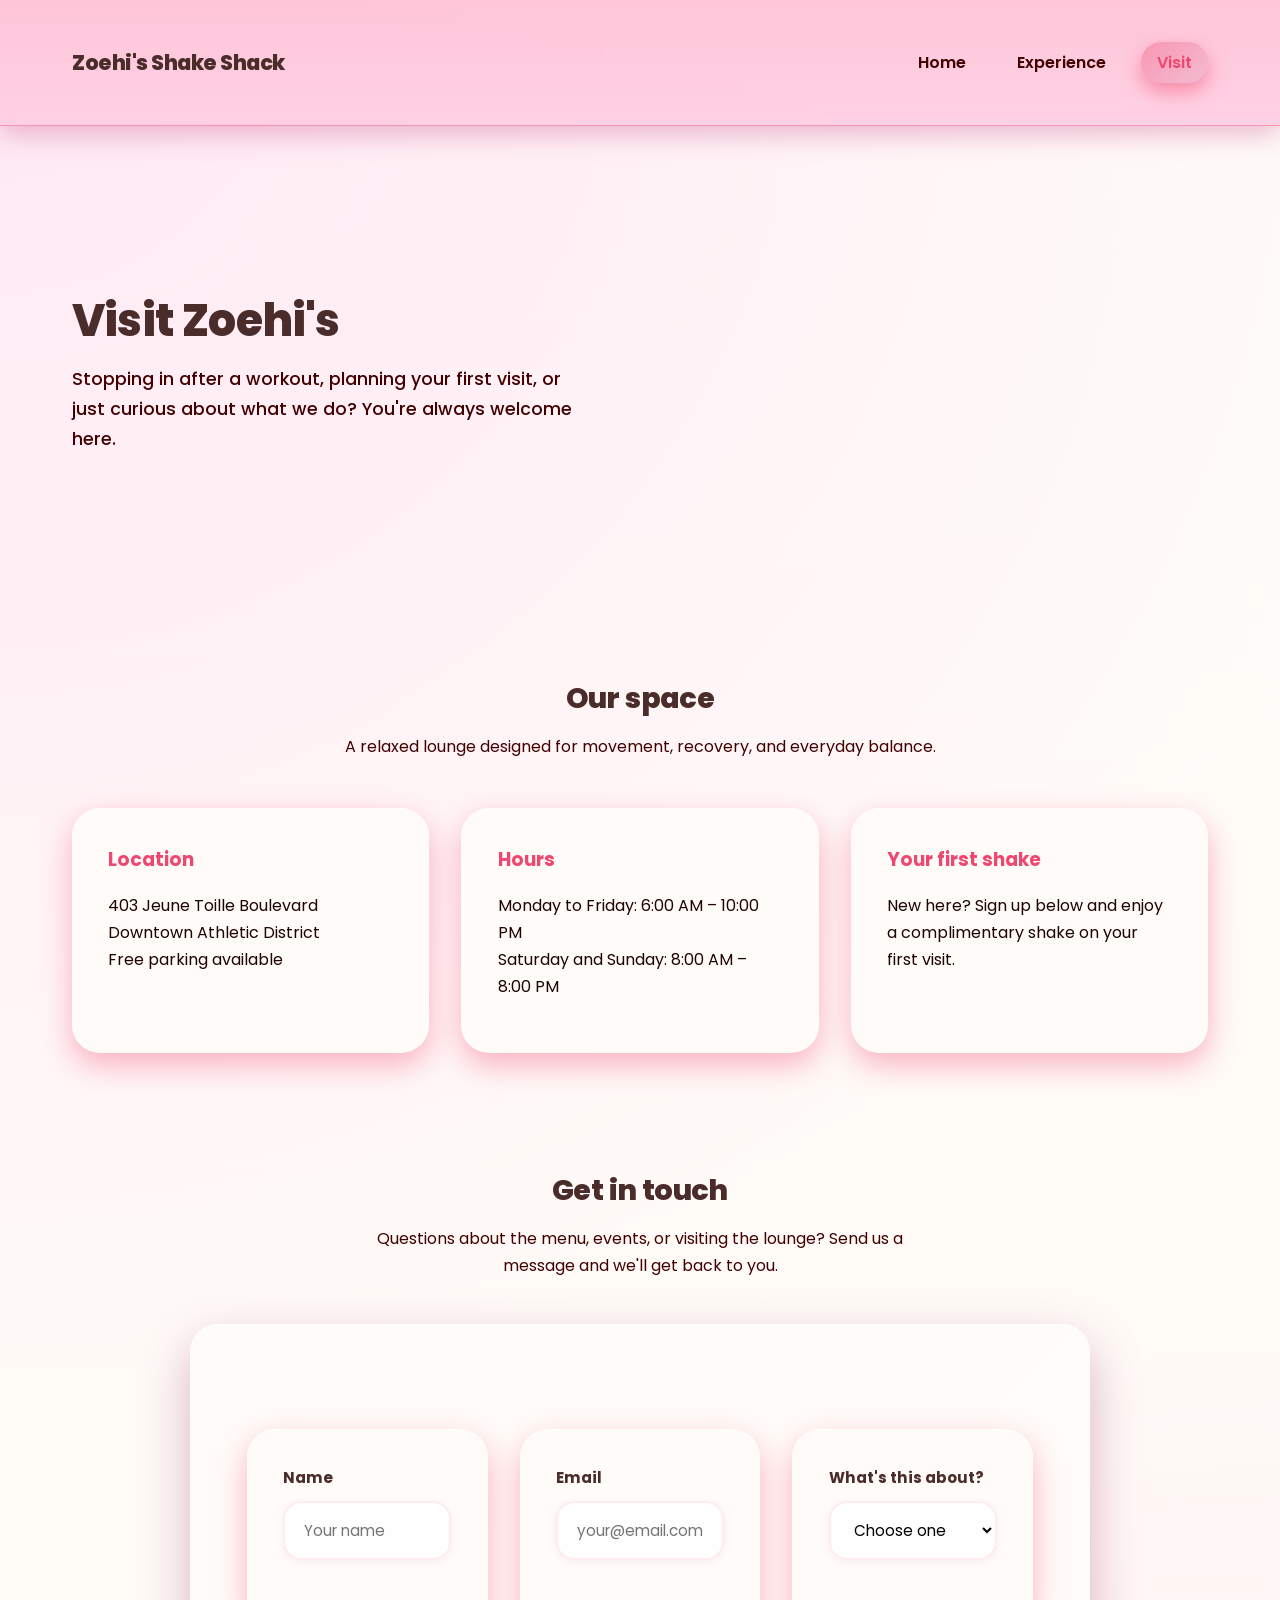
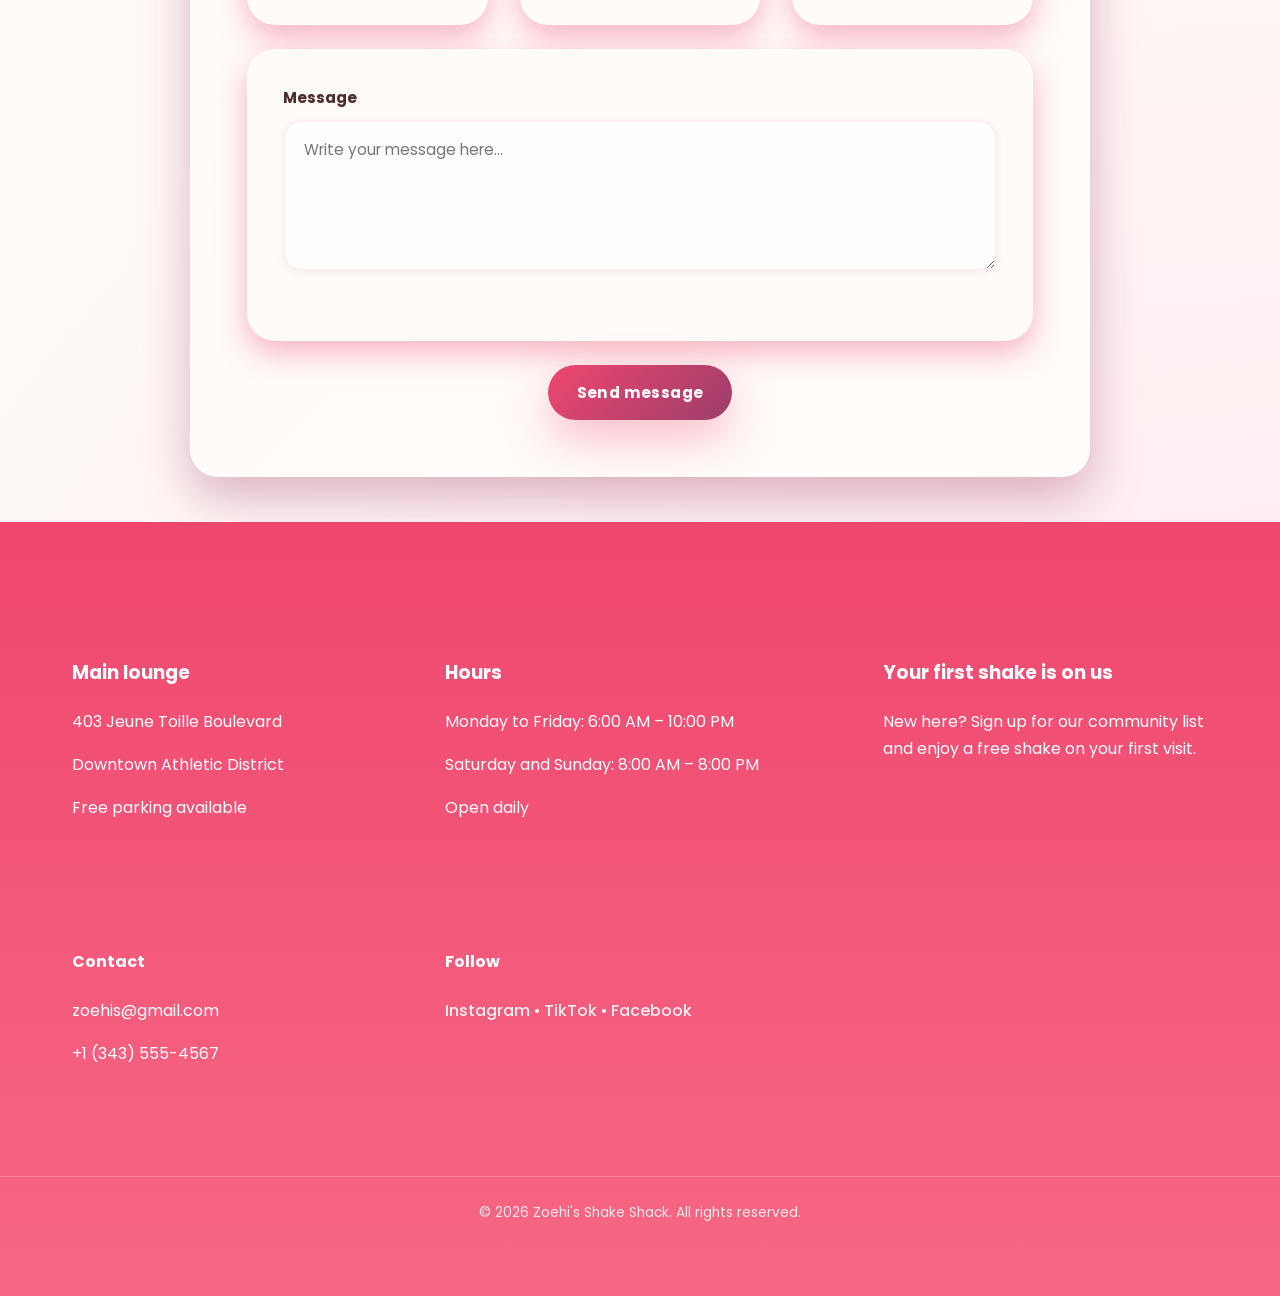
==== commit a3862ab6: "Fix HTML formatting and structure in contact.html" ====
--- a/contact.html
+++ b/contact.html
@@ -186,7 +186,7 @@
 	</footer>
 
 	<!-- Single script tag at end of body — year and all features handled in main.js -->
-	<script src="main.js"></script>
+	<script src="script.js"></script>
 
 </body>
-</html>+</html>
